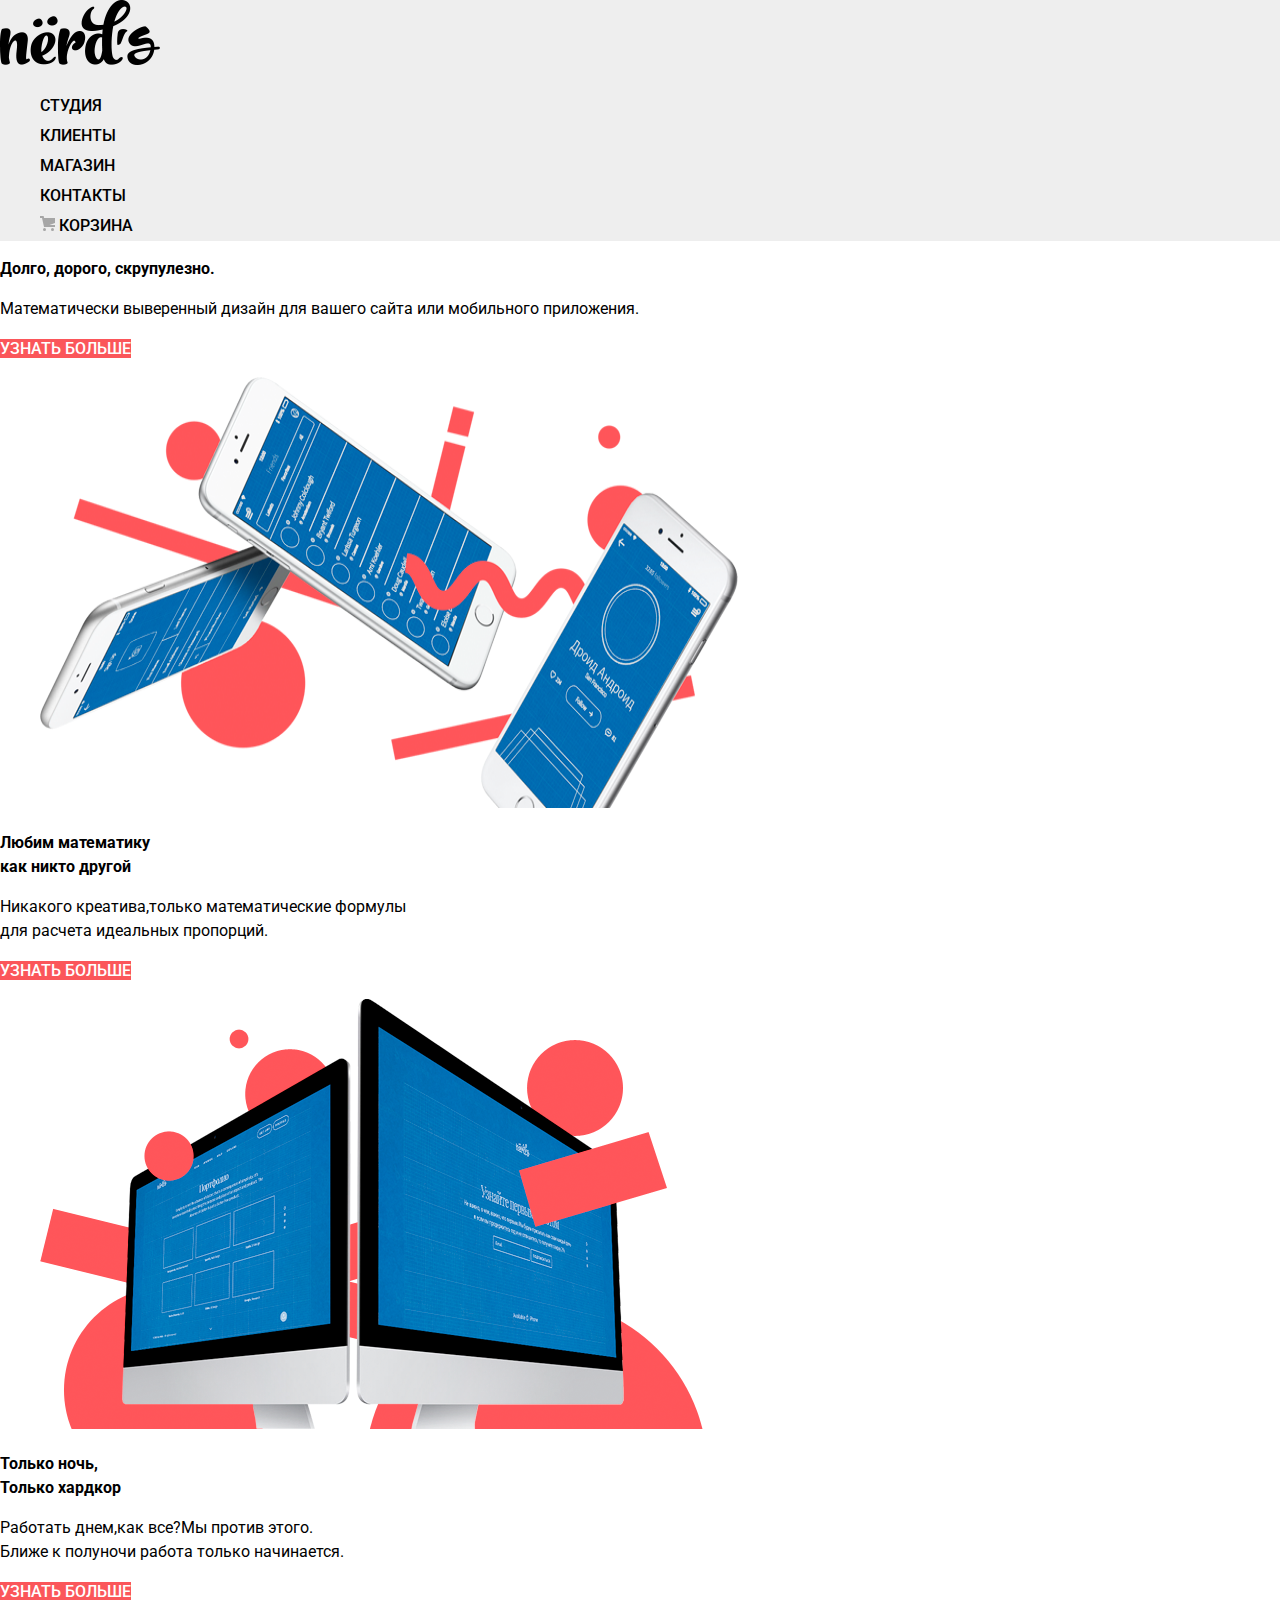
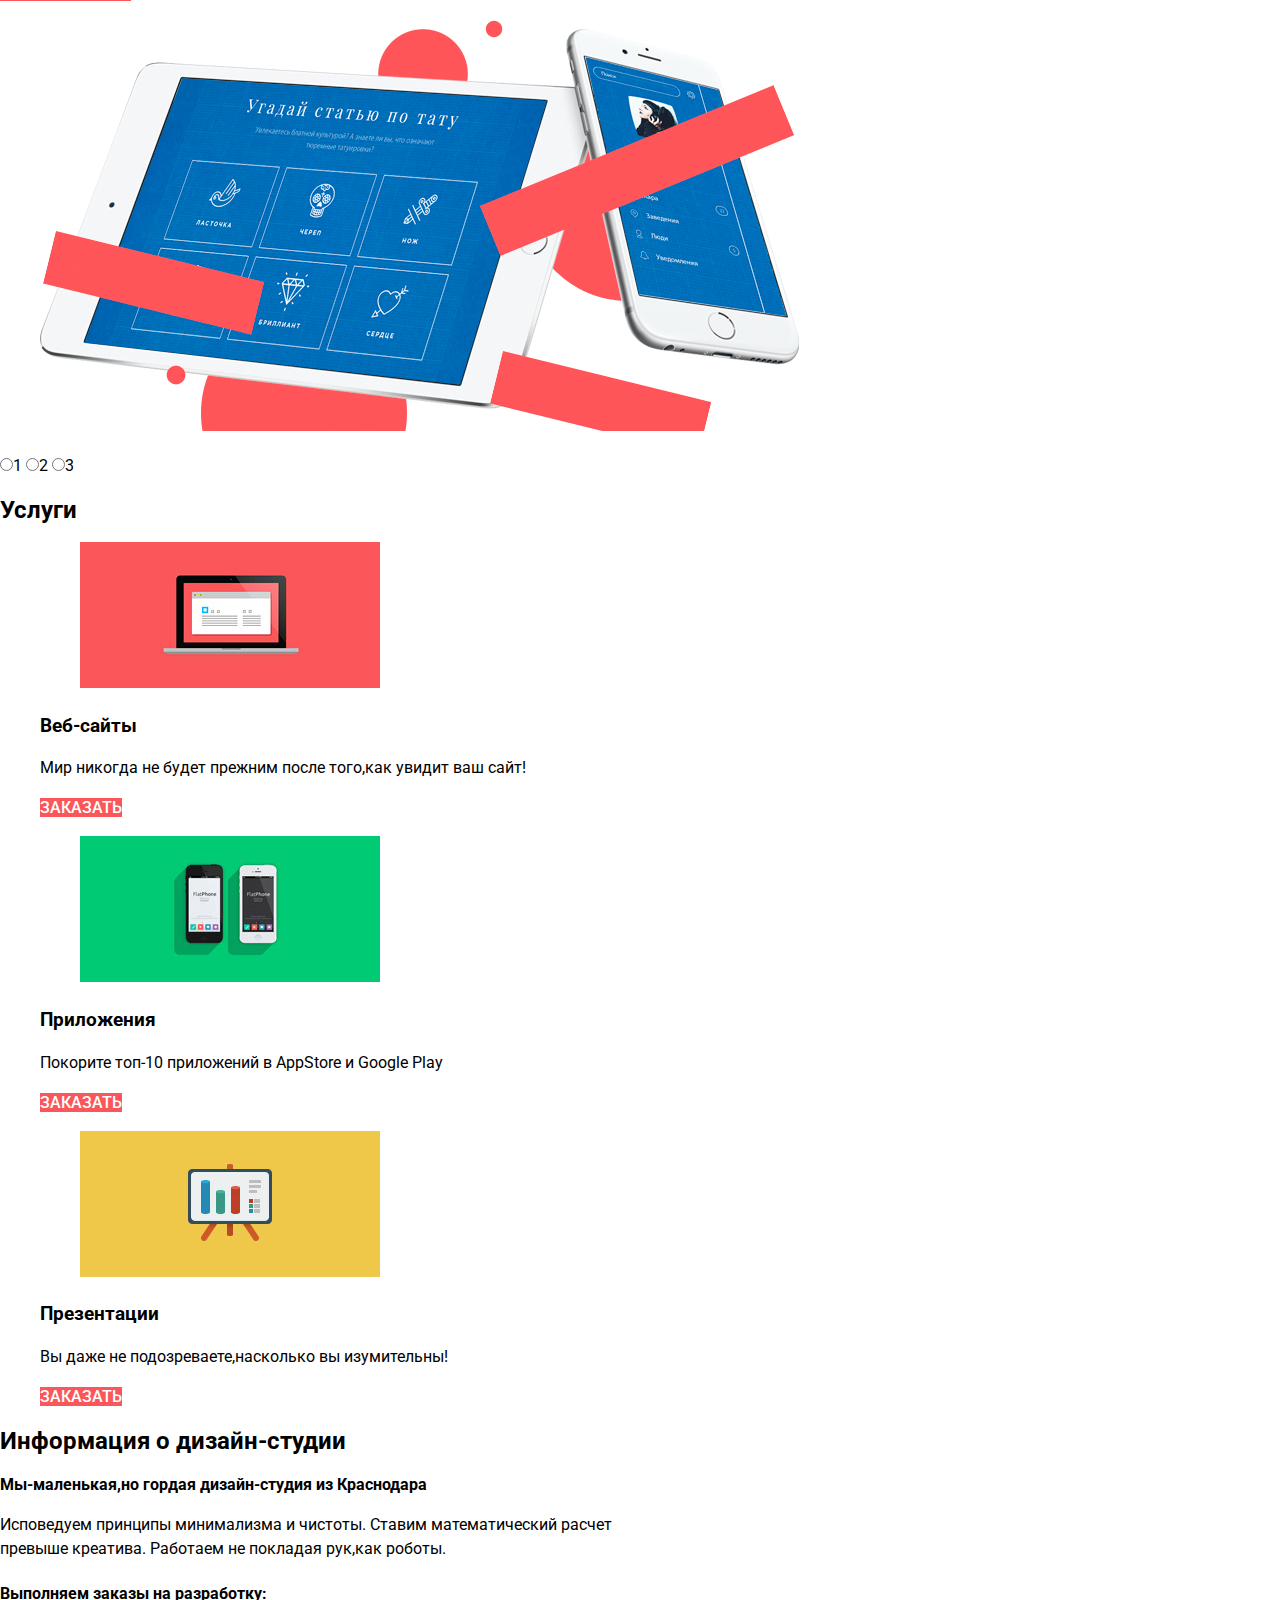
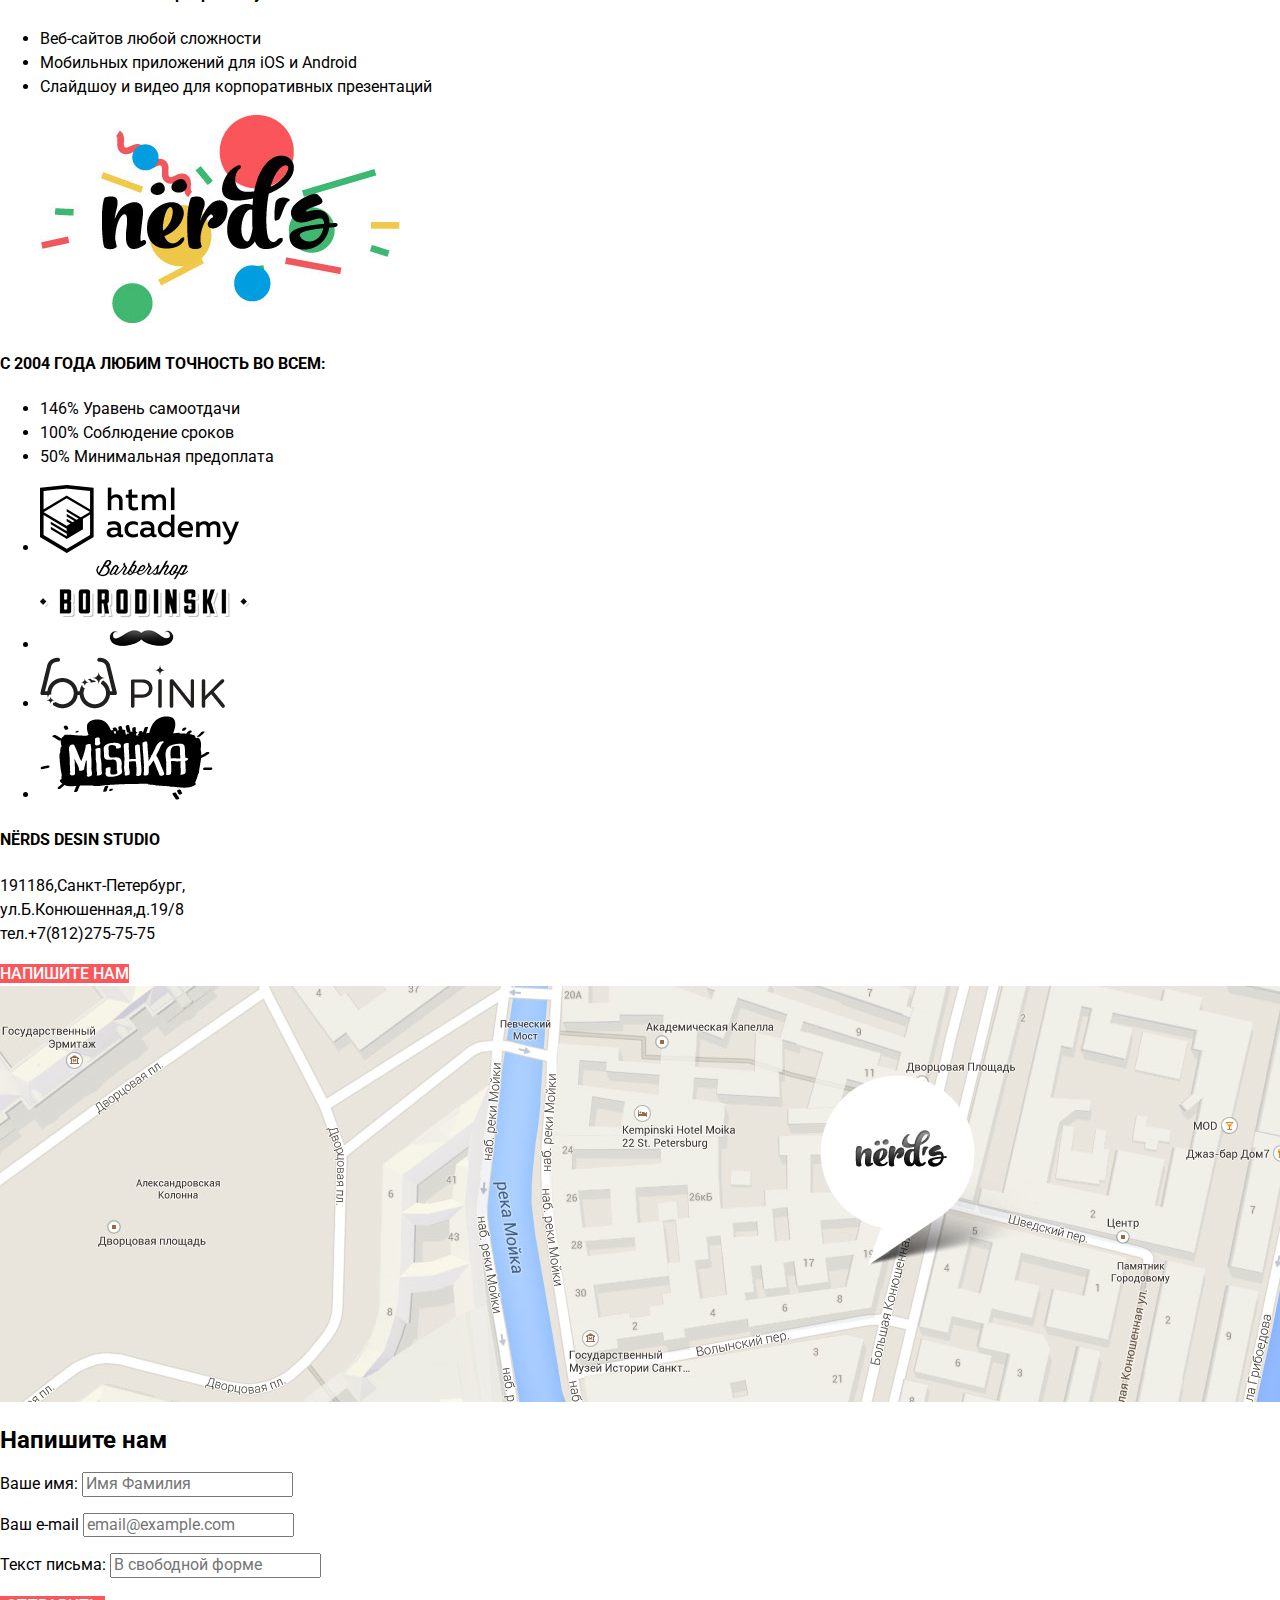
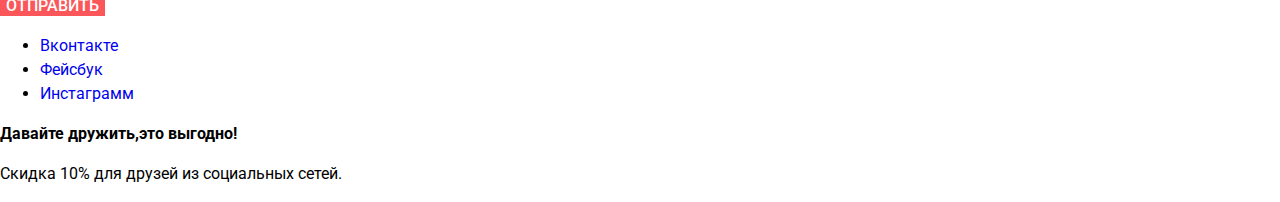
==== index.html @ 0dd1e650 "Закончила разметку,исправила размеры и начала css" ====
<!DOCTYPE html>
<html lang="ru">

<head>
  <meta charset="utf-8">
  <title>HTML Academy: Нёрдс</title>
  <link href="https://fonts.googleapis.com/css?family=Roboto:400,500,700&amp;subset=cyrillic" rel="stylesheet">
  <link rel="stylesheet" href="css/normalize.css">
  <link rel="stylesheet" href="css/style.css">
</head>

<body>
  <header class="main-header">
    <nav class="main-navigation">
      <a class="main-header-logo">
        <img src="img/nerds-logo.png" width="160" height="65" alt="Логотип дизайн-студии Нёрдс">
      </a>
      <ul class="site-navigation">
        <li><a href="studio.html">Студия</a></li>
        <li><a href="clientage.html">Клиенты</a></li>
        <li><a href="nerds-catalog.psd">Магазин</a></li>
        <li><a href="contacts.html">Контакты</a></li>
        <li><a href="cart.html"><img src="img/cart-icon.svg" alt="cart"> Корзина</a></li>
      </ul>
    </nav>
  </header>
  <section class="slide">
    <div class="slide1">
      <b>Долго, дорого, скрупулезно.</b>
      <p>Математически выверенный дизайн для вашего сайта или мобильного приложения.</p>
      <a class="button" href="inform">УЗНАТЬ БОЛЬШЕ</a>
      <figure>
        <img src="img/slide1.png" width="698" height="431" alt="Слайд1">
      </figure>
    </div>
    <div class="slide2">
      <b>Любим математику<br>
      как никто другой</b>
      <p>Никакого креатива,только математические формулы<br> для расчета идеальных пропорций.</p>
      <a class="button" href="inform">УЗНАТЬ БОЛЬШЕ</a>
      <figure>
        <img src="img/slide2.png" width="663" height="430" alt="Слайд2">
      </figure>
    </div>
    <div>
      <b>Только ночь,<br>
        Только хардкор</b>
      <p>Работать днем,как все?Мы против этого.<br> Ближе к полуночи работа только начинается.</p>
      <a class="button" href="inform">УЗНАТЬ БОЛЬШЕ</a>
      <figure>
        <img src="img/slide3.png" width="759" height="411" alt="Слайд3">
      </figure>
      <label>
        <input type="radio" name="radio">1
      </label>
      <label>
        <input type="radio" name="radio">2
      </label>
      <label>
        <input type="radio" name="radio">3
      </label>
    </div>
  </section>
  <section class="container">
    <h2 class="visually-hidden">Услуги</h2>
    <div class="services">
      <ul class="services-list">
        <li class="site">
          <figure>
            <img src="img/illustration-1.jpg" width="300" height="146" alt="картинка">
          </figure>
          <h3>Веб-сайты</h3>
          <p>Мир никогда не будет прежним после того,как увидит ваш сайт!</p>
          <a class="button" href="order">Заказать</a>
        </li>
        <li class="apps">
          <figure>
            <img src="img/illustration-2.jpg" width="300" height="146" alt="картинка" />
          </figure>
          <h3>Приложения</h3>
          <p>Покорите топ-10 приложений в AppStore и Google Play</p>
          <a class="button" href="order">Заказать</a>
        </li>
        <li class="presentations">
          <figure>
            <img src="img/illustration-3.jpg" width="300" height="146" alt="картинка">
          </figure>
          <h3>Презентации</h3>
          <p>Вы даже не подозреваете,насколько вы изумительны!</p>
          <a class="button" href="order">Заказать</a>
        </li>
      </ul>
    </div>
    <div class="info">
      <h2 class="visually-hidden">Информация о дизайн-студии</h2>
      <b>Мы-маленькая,но гордая дизайн-студия из Краснодара</b>
      <p>
        Исповедуем принципы минимализма и чистоты. Ставим математический расчет<br> превыше креатива. Работаем не покладая рук,как роботы.
      </p>
      <h4>Выполняем заказы на разработку:</h4>
      <ul class="info-list">
        <li>Веб-сайтов любой сложности</li>
        <li>Мобильных приложений для iOS и Android</li>
        <li>Слайдшоу и видео для корпоративных презентаций</li>
      </ul>
    </div>
    <div class="features">
      <figure>
        <img src="img/nerds-illustration.jpg" width="360" height="208" alt="Картинка">
      </figure>
      <h4>С 2004 ГОДА ЛЮБИМ ТОЧНОСТЬ ВО ВСЕМ:</h4>
      <ul class="features-list">
        <li>146% Уравень самоотдачи</li>
        <li>100% Соблюдение сроков</li>
        <li>50% Минимальная предоплата</li>
      </ul>
    </div>
  </section>
  <section class="partners">
    <ul class="partners-list">
      <li><a href="#"><img src="img/logo-1.png" width="199" height="68" alt="Логотип htmlacademy"></a></li>
      <li><a href="#"><img src="img/logo-2.png" width="209" height="90" alt="Логотип барбершопа Бородинский"></a></li>
      <li><a href="#"><img src="img/logo-3.png" width="185" height="52" alt="Логотип мобильного приложения PINK"></a></li>
      <li><a href="#"><img src="img/logo-4.png" width="173" height="84" alt="Логотип интернет-магазина MISHKA"></a></li>
    </ul>
  </section>
  <section class="contacts">
    <h4>NЁRDS DESIN STUDIO</h4>
    <p>191186,Санкт-Петербург,<br> ул.Б.Конюшенная,д.19/8
      <br> тел.+7(812)275-75-75
    </p>
    <a class="button" href="contacts.html">Напишите нам</a>
    <a href="map.html"><img src="img/map.jpg" width="1440" height="416" alt="Офис компании по адресу:
    ул. Большая Конюшенная 19/8, Санкт-Петербург"></a>
    <div class="contacts-modal">
      <h2>Напишите нам</h2>
      <form class="contacts-form" method="post" action="htts://htmlacademy.ru">
        <p class="contacts-item">
          <label for="contacts-name">Ваше имя:</label>
          <input id="contacts-name" type="text" name="name" placeholder="Имя Фамилия">
        </p>
        <p class="contacts-item">
          <label for="contacts-mail">Ваш e-mail</label>
          <input id="contacts-mail" type="text" placeholder="email@example.com">
        </p>
        <p class="contacts-item">
          <label for="contacts-text">Текст письма:</label>
          <input id="contacts-text" type="text" placeholder="В свободной форме">
        </p>
        <button class="button" type="submit">Отправить</button>
  </section>

  <footer class="main-footer">
    <div>
      <ul class="footer-social">
        <li><a class="social-button" href="#">Вконтакте</a></li>
        <li><a class="social-button" href="#">Фейсбук</a></li>
        <li><a class="social-button" href="#">Инстаграмм</a></li>
      </ul>
    </div>
    <div>
      <b>Давайте дружить,это выгодно!</b>
      <p>Скидка 10% для друзей из социальных сетей.</p>
    </div>
  </footer>

</body>

</html>
---- css/style.css ----
body {
  margin: 0;
  padding: 0;
  font-family: Roboto, Arial, sans-serif;
  font-size: 16px;
  line-height: 24px;
  font-weight: 400;
  color: #000000;
  background-color: #ffffff;
}

a {
  text-decoration: none;
}

.button {
  font-size: 16px;
  line-height: 18px;
  font-weight: 500;
  color: #ffffff;
  background-color: #fb565a;
  border: none;
  text-align: center;
  text-transform: uppercase;
}

.main-navigation {
  font-size: 16px;
  line-height: 30px;
  font-weight: 500;
  background-color: #eeeeee;
  color: #000000;
  text-transform: uppercase;
}

.site-navigation,
.services-list {
  list-style: none;
}

.site-navigation a {
  color: #000000;
}

.site-navigation a:hover {
  color: #fb565a;
}

.site-navigation a:focus {
  color: #a6a6a6;
}

.site-navigation a:active {
  color: #000000;
  text-decoration: underline;
}
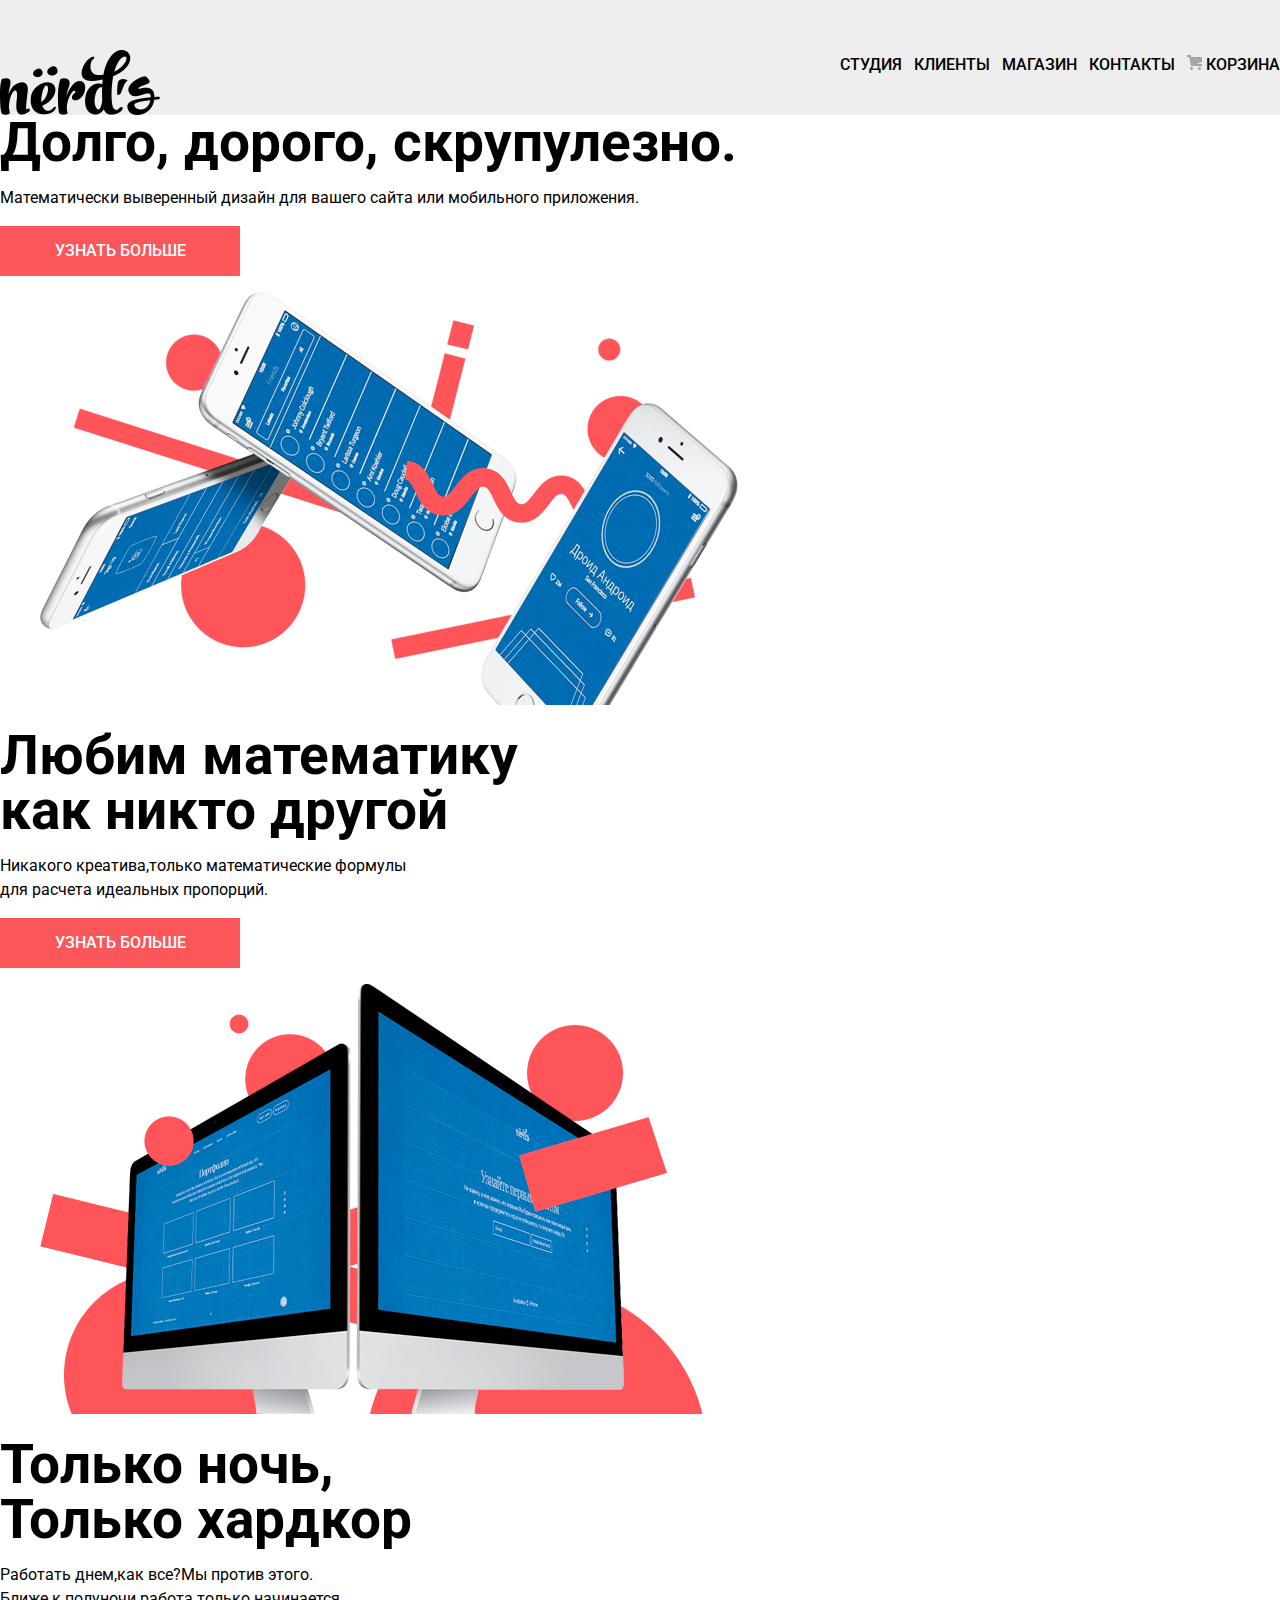
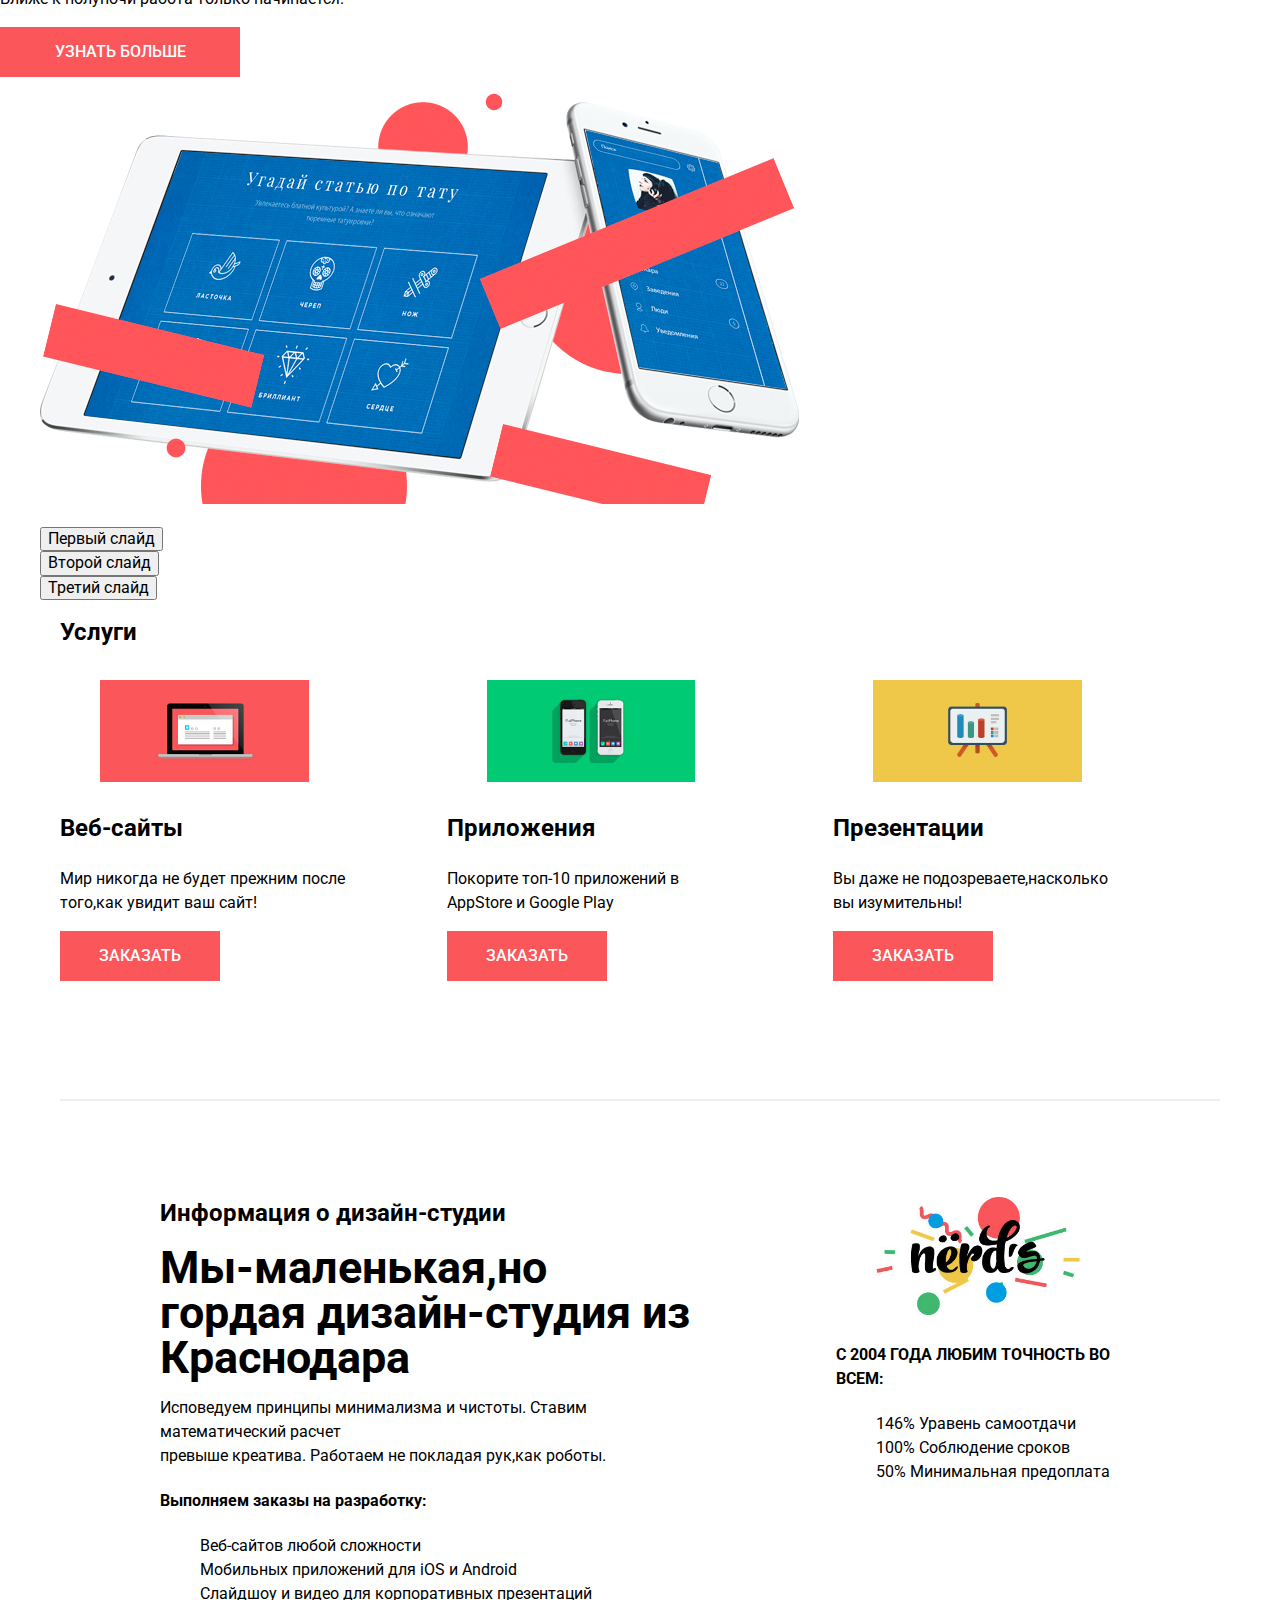
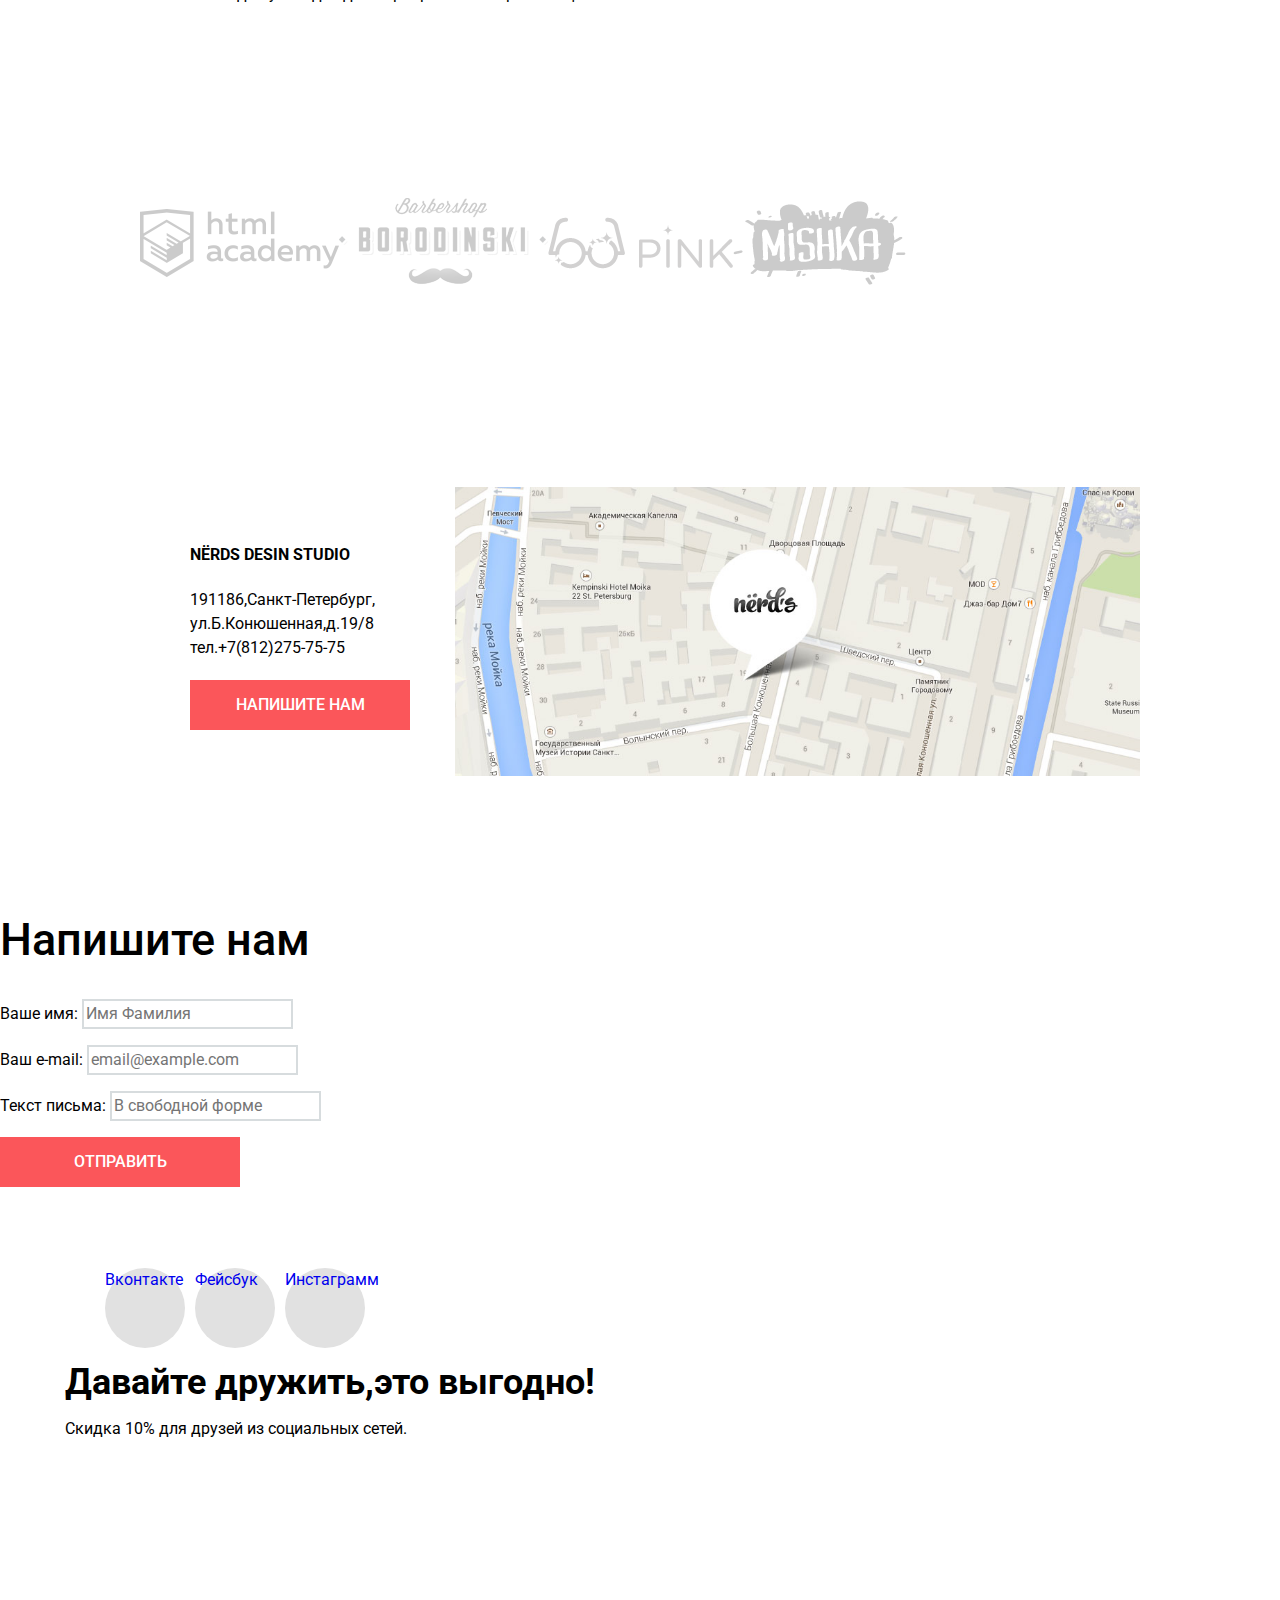
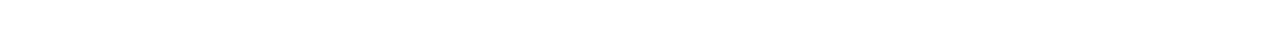
==== commit cdf69122: "Сетки" ====
--- a/index.html
+++ b/index.html
@@ -18,7 +18,7 @@
       <ul class="site-navigation">
         <li><a href="studio.html">Студия</a></li>
         <li><a href="clientage.html">Клиенты</a></li>
-        <li><a href="nerds-catalog.psd">Магазин</a></li>
+        <li><a href="nerds-catalog.html">Магазин</a></li>
         <li><a href="contacts.html">Контакты</a></li>
         <li><a href="cart.html"><img src="img/cart-icon.svg" alt="cart"> Корзина</a></li>
       </ul>
@@ -50,22 +50,30 @@
       <figure>
         <img src="img/slide3.png" width="759" height="411" alt="Слайд3">
       </figure>
-      <label>
-        <input type="radio" name="radio">1
-      </label>
-      <label>
-        <input type="radio" name="radio">2
-      </label>
-      <label>
-        <input type="radio" name="radio">3
-      </label>
+      <ul class="slides-switches">
+        <li class="slide-radio">
+          <button class="slide-btn">
+            Первый слайд
+          </button>
+        </li>
+        <li class="slide-radio">
+          <button class="slide-btn">
+            Второй слайд
+          </button>
+        </li>
+        <li class="slide-radio">
+          <button class="slide-btn">
+            Третий слайд
+          </button>
+        </li>
+      </ul>
     </div>
   </section>
   <section class="container">
     <h2 class="visually-hidden">Услуги</h2>
     <div class="services">
       <ul class="services-list">
-        <li class="site">
+        <li class="index-item">
           <figure>
             <img src="img/illustration-1.jpg" width="300" height="146" alt="картинка">
           </figure>
@@ -73,7 +81,7 @@
           <p>Мир никогда не будет прежним после того,как увидит ваш сайт!</p>
           <a class="button" href="order">Заказать</a>
         </li>
-        <li class="apps">
+        <li class="index-item">
           <figure>
             <img src="img/illustration-2.jpg" width="300" height="146" alt="картинка" />
           </figure>
@@ -81,7 +89,7 @@
           <p>Покорите топ-10 приложений в AppStore и Google Play</p>
           <a class="button" href="order">Заказать</a>
         </li>
-        <li class="presentations">
+        <li class="index-item">
           <figure>
             <img src="img/illustration-3.jpg" width="300" height="146" alt="картинка">
           </figure>
@@ -91,74 +99,85 @@
         </li>
       </ul>
     </div>
-    <div class="info">
-      <h2 class="visually-hidden">Информация о дизайн-студии</h2>
-      <b>Мы-маленькая,но гордая дизайн-студия из Краснодара</b>
-      <p>
-        Исповедуем принципы минимализма и чистоты. Ставим математический расчет<br> превыше креатива. Работаем не покладая рук,как роботы.
-      </p>
-      <h4>Выполняем заказы на разработку:</h4>
-      <ul class="info-list">
-        <li>Веб-сайтов любой сложности</li>
-        <li>Мобильных приложений для iOS и Android</li>
-        <li>Слайдшоу и видео для корпоративных презентаций</li>
-      </ul>
-    </div>
-    <div class="features">
-      <figure>
-        <img src="img/nerds-illustration.jpg" width="360" height="208" alt="Картинка">
-      </figure>
-      <h4>С 2004 ГОДА ЛЮБИМ ТОЧНОСТЬ ВО ВСЕМ:</h4>
-      <ul class="features-list">
-        <li>146% Уравень самоотдачи</li>
-        <li>100% Соблюдение сроков</li>
-        <li>50% Минимальная предоплата</li>
-      </ul>
+    <div class="index-columns">
+      <div class="info">
+        <h2 class="visually-hidden">Информация о дизайн-студии</h2>
+        <b>Мы-маленькая,но гордая дизайн-студия из Краснодара</b>
+        <p>
+          Исповедуем принципы минимализма и чистоты. Ставим математический расчет<br> превыше креатива. Работаем не покладая рук,как роботы.
+        </p>
+        <h4>Выполняем заказы на разработку:</h4>
+        <ul class="info-list">
+          <li>Веб-сайтов любой сложности</li>
+          <li>Мобильных приложений для iOS и Android</li>
+          <li>Слайдшоу и видео для корпоративных презентаций</li>
+        </ul>
+      </div>
+      <div class="features">
+        <figure>
+          <img src="img/nerds-illustration.jpg" width="360" height="208" alt="Картинка">
+        </figure>
+        <h4>С 2004 ГОДА ЛЮБИМ ТОЧНОСТЬ ВО ВСЕМ:</h4>
+        <ul class="features-list">
+          <li>146% Уравень самоотдачи</li>
+          <li>100% Соблюдение сроков</li>
+          <li>50% Минимальная предоплата</li>
+        </ul>
+      </div>
     </div>
   </section>
-  <section class="partners">
-    <ul class="partners-list">
-      <li><a href="#"><img src="img/logo-1.png" width="199" height="68" alt="Логотип htmlacademy"></a></li>
-      <li><a href="#"><img src="img/logo-2.png" width="209" height="90" alt="Логотип барбершопа Бородинский"></a></li>
-      <li><a href="#"><img src="img/logo-3.png" width="185" height="52" alt="Логотип мобильного приложения PINK"></a></li>
-      <li><a href="#"><img src="img/logo-4.png" width="173" height="84" alt="Логотип интернет-магазина MISHKA"></a></li>
-    </ul>
-  </section>
-  <section class="contacts">
-    <h4>NЁRDS DESIN STUDIO</h4>
-    <p>191186,Санкт-Петербург,<br> ул.Б.Конюшенная,д.19/8
-      <br> тел.+7(812)275-75-75
-    </p>
-    <a class="button" href="contacts.html">Напишите нам</a>
-    <a href="map.html"><img src="img/map.jpg" width="1440" height="416" alt="Офис компании по адресу:
-    ул. Большая Конюшенная 19/8, Санкт-Петербург"></a>
-    <div class="contacts-modal">
-      <h2>Напишите нам</h2>
-      <form class="contacts-form" method="post" action="htts://htmlacademy.ru">
-        <p class="contacts-item">
-          <label for="contacts-name">Ваше имя:</label>
-          <input id="contacts-name" type="text" name="name" placeholder="Имя Фамилия">
+  <div class="index-columns">
+    <section class="partners">
+      <ul class="partners-list">
+        <li><a href="#"><img src="img/logo-1.png" width="199" height="68" alt="Логотип htmlacademy"></a></li>
+        <li><a href="#"><img src="img/logo-2.png" width="209" height="90" alt="Логотип барбершопа Бородинский"></a></li>
+        <li><a href="#"><img src="img/logo-3.png" width="185" height="52" alt="Логотип мобильного приложения PINK"></a></li>
+        <li><a href="#"><img src="img/logo-4.png" width="173" height="84" alt="Логотип интернет-магазина MISHKA"></a></li>
+      </ul>
+    </section>
+  </div>
+  <div class="index-columns">
+    <section class="contacts">
+      <div class="adress">
+        <h4>NЁRDS DESIN STUDIO</h4>
+        <p>191186,Санкт-Петербург,<br> ул.Б.Конюшенная,д.19/8
+          <br> тел.+7(812)275-75-75
         </p>
-        <p class="contacts-item">
-          <label for="contacts-mail">Ваш e-mail</label>
-          <input id="contacts-mail" type="text" placeholder="email@example.com">
-        </p>
-        <p class="contacts-item">
-          <label for="contacts-text">Текст письма:</label>
-          <input id="contacts-text" type="text" placeholder="В свободной форме">
-        </p>
-        <button class="button" type="submit">Отправить</button>
-  </section>
-
+        <a class="button" href="contacts.html">Напишите нам</a>
+      </div>
+      <figure>
+        <img src="img/map.jpg" width="1440" height="416" alt="Офис компании по адресу:
+                  ул. Большая Конюшенная 19/8, Санкт-Петербург">
+      </figure>
+  </div>
+  <div class="contacts-modal">
+    <h2>Напишите нам</h2>
+    <form class="contacts-form" method="post" action="htts://htmlacademy.ru">
+      <p class="contacts-item">
+        <label for="contacts-name">Ваше имя:</label>
+        <input id="contacts-name" type="text" name="name" placeholder="Имя Фамилия">
+      </p>
+      <p class="contacts-item">
+        <label for="contacts-mail">Ваш e-mail:</label>
+        <input id="contacts-mail" type="text" placeholder="email@example.com">
+      </p>
+      <p class="contacts-item">
+        <label for="contacts-text">Текст письма:</label>
+        <input id="contacts-text" type="text" placeholder="В свободной форме">
+      </p>
+      <button class="button" type="submit">Отправить</button>
+      </section>
+  </div>
+  </div>
   <footer class="main-footer">
-    <div>
+    <div class="footer-container">
       <ul class="footer-social">
         <li><a class="social-button" href="#">Вконтакте</a></li>
         <li><a class="social-button" href="#">Фейсбук</a></li>
         <li><a class="social-button" href="#">Инстаграмм</a></li>
       </ul>
     </div>
-    <div>
+    <div class="discount">
       <b>Давайте дружить,это выгодно!</b>
       <p>Скидка 10% для друзей из социальных сетей.</p>
     </div>
--- a/css/style.css
+++ b/css/style.css
@@ -1,56 +1,481 @@
 body {
   margin: 0;
   padding: 0;
+  color: #000000;
+  background-color: #ffffff;
   font-family: Roboto, Arial, sans-serif;
   font-size: 16px;
+  font-weight: 400;
   line-height: 24px;
-  font-weight: 400;
-  color: #000000;
-  background-color: #ffffff;
 }
 
 a {
   text-decoration: none;
 }
 
+img  {
+  max-width: 100%;
+  height: auto;
+}
+
 .button {
+  display: block;
+  width: 240px;
+  padding: 16px 0;
+  vertical-align: middle;
+  text-align: center;
+  text-transform: uppercase;
+  color: #ffffff;
+  border: none;
+  background-color: #fb565a;
+  font-size: 16px;
+  font-weight: 500;
+  line-height: 18px;
+}
+
+.button:hover,
+.button:focus {
+  background-color: #e74246;
+}
+
+.button:active {
+  background-color: #d7373b;
+  color: rgba(255, 255, 255, 0.3);
+}
+.apps .button {
+  background-color: #00ca74;
+}
+.apps .button:hover {
+  background-color: #00bc6c;
+}
+
+.apps .button:active {
+  background-color: #00aa62;
+}
+
+.presentations .button {
+  background-color: #efc84a;
+}
+
+.presentations .button:hover {
+  background-color: #eab534;
+}
+
+.presentations .button:active {
+  background-color: #e5a722;
+}
+
+.container {
+  width: 1160px;
+  margin: 0 auto;
+  padding: 0 20px;
+}
+.main-header {
+  background: #eeeeee;
+  padding: 50px 0 0;
+}
+.main-navigation {
+  display: flex;
+  justify-content: space-between;
+  align-items: flex-start;
+  line-height: 10px;
+}
+
+.site-navigation {
+  display: flex;
+  justify-content: space-between;
+  margin: 0;
+  width: 440px;
+  padding: 0;
+  line-height: 30px;
+  text-transform: uppercase;
+  color: #000000;
+  background-color: #eeeeee;
+  font-size: 16px;
+  font-weight: 500;
+}
+
+.main-header-logo img:hover{
+  opacity: 0.8;
+}
+
+.main-header-logo img:active {
+  opacity: 0.3;
+}
+
+.site-navigation,
+.slides-switches {
+  list-style: none;
+}
+
+.site-navigation a {
+  display: block;
+  color: #000000;
+}
+
+.site-navigation a:hover {
+  color: #fb565a;
+}
+
+.site-navigation a:focus {
+color: rgba(0, 0, 0, 0.3);
+}
+
+.slide b {
+  font-size: 55px;
+  line-height: 55px;
+}
+
+.services-list {
+  display: flex;
+  justify-content: space-between;
+  list-style: none;
+  margin: 0;
+  padding: 0;
+  border-bottom: 2px solid #eeeeee;
+}
+
+.index-item {
+  width: 300px;
+  height: 350px;
+  margin-right: 98px;
+  margin-bottom: 85px;
+}
+
+.index-item:nth-child(1) {
+  margin-left: 0px;
+}
+
+.services .button {
+  width: 160px;
+}
+
+.index-columns {
+  display: flex;
+  justify-content: space-between;
+  padding: 80px 100px;
+  margin: 0;
+}
+.info {
+  width: 680px;
+  margin-left: 0;
+  margin-right: 140px;
+}
+
+.features {
+  width: 360px;
+}
+
+.info b {
+  font-size: 45px;
+  line-height: 45px;
+}
+
+.services-list h3 {
+  font-size: 24px;
+  line-height: 30px;
+}
+
+.info-list,
+.features-list {
+  list-style: none;
+}
+
+.partners img {
+  opacity: 0.2;
+}
+
+.partners img:hover {
+  opacity: 1;
+}
+
+.partners img:active {
+  opacity: 0.1;
+}
+
+.partners-list {
+  display: flex;
+  justify-content: space-between;
+  align-items: center;
+  list-style: none;
+}
+
+.contacts {
+  width: 1440px;
+  margin: 0 auto;
+}
+
+.adress {
+  padding: 50px 50px 47px;
+  box-sizing: border-box;
+  width: 315px;
+  height: 310px;
+  background-color: #ffffff;
+  position: absolute;
+  left: 140px;
+}
+
+.contacts .button {
+  width: 220px;
+  margin: 20px 0 0;
+}
+
+.contacts-modal {
+  color: #000000;
+  background-color: #ffffff;
+  background-repeat: repeat;
+  background-position: 0 0;
+}
+
+.contacts-modal h2 {
+  font-size: 45px;
+  line-height: 45px;
+  font-weight: 500;
+}
+
+.contacts-form input[type="text"] {
+  color: #000000;
+  border: 2px solid #d7dcde;
+  background-color: #ffffff;
+  font: inherit;
+}
+
+.contacts-form input:focus {
+  border-color: #000000;
+}
+
+.contacts-form input:invalid {
+  border-color: #e74246;
+}
+
+.footer-container {
+  display: flex;
+  justify-content: flex-start;
+  align-items: center;
+}
+
+.main-footer {
+  padding: 65px;
+}
+
+.footer-social {
+  display: flex;
+  justify-content: space-between;
+  width: 260px;
+}
+
+.footer-social li {
+  list-style: none;
+}
+
+.main-footer b {
+  font-size: 36px;
+  line-height: 36px;
+}
+
+.social-button {
+  display: block;
+  width: 80px;
+  height: 80px;
+  background: #e1e1e1;
+  border-radius: 50%;
+}
+
+ .discount {
+  width: 560px;
+  margin: 0 0 140px;
+ }
+
+ .discount b {
+   margin: 0 0 10px;
+   font-size: 36px;
+   line-height: 36px;
+   font-weight: 700;
+ }
+
+/*каталог*/
+
+.catalog-columns {
+  display: flex;
+  justify-content: space-between;
+}
+
+.filters {
+  width: 260px;
+}
+
+.catalog {
+  width: 760px;
+  min-height: 1915px;
+}
+
+.catalog-list {
+  display: flex;
+  flex-wrap: wrap;
+  padding: 0;
+  margin: 0;
+  list-style: none;
+}
+
+.catalog-item {
+  width: 360px;
+  margin-bottom: 35px;
+  margin-right: 40px;
+}
+
+.catalog-item:nth-child(2n) {
+  margin-right: 0;
+}
+
+.catalog-page h1 {
+  min-height: 240px;
+  margin: 0px;
+  padding-top: 85px;
+  font-size: 55px;
+  line-height: 55px;
+  font-weight: 500;
+  text-align: center;
+  background-color: #eeeeee;
+}
+
+.sorting li {
+  list-style: none;
+  color: #cccccc;
+}
+
+.sorting li:hover {
+  color: #666666;
+}
+
+.sorting li:active {
+  color: #000000;
+}
+
+summary {
+  color: #ededed;
+}
+
+summary:hover {
+  color: #a6a6a6;
+}
+
+summary:active {
+  color: #231f20;
+}
+
+.filters fieldset {
+  border: none;
+}
+
+.filters legend {
+  font-size: 18px;
+  font-weight: bold;
+  line-height: 30px;
+}
+
+.filters ul {
+  list-style: none;
+  line-height: 20px;
+}
+
+.filter-option input {
+  opacity: 0.4;
+}
+
+.filter-option input:hover+label {
+  color: #4d4d4d;
+}
+
+.filter-option input:disabled+label {
+  opacity: 0.1;
+}
+
+.filters button {
+  color: #000000;
+  background-color: #eeeeee;
+}
+
+.filters button:hover {
+  color: #000000;
+  background-color: #dfdfdf;
+}
+
+.filters button:focus {
+  color: #959595;
+  border-top: 3px solid #bfbfbf;
+  background-color: #d5d5d5;
+}
+
+
+.catalog-item-price b {
+  font-size: 18px;
+  font-weight: bold;
+  line-height: 30px;
+}
+
+.pagination-list {
+  display: flex;
+  align-items: baseline;
+  margin-bottom: 60px;
+  padding: 0;
+  list-style: none;
+}
+
+.paginator-item a {
+  display: block;
+  box-sizing: border-box;
+  width: 50px;
+  height: 50px;
+  padding: 17px 0;
+  margin-right: 10px;
+  text-transform: uppercase;
   font-size: 16px;
   line-height: 18px;
   font-weight: 500;
-  color: #ffffff;
-  background-color: #fb565a;
-  border: none;
+  color: #000000;
+  background-color: #eeeeee;
+  border-radius: 5px;
   text-align: center;
-  text-transform: uppercase;
-}
-
-.main-navigation {
-  font-size: 16px;
-  line-height: 30px;
-  font-weight: 500;
-  background-color: #eeeeee;
-  color: #000000;
-  text-transform: uppercase;
-}
-
-.site-navigation,
-.services-list {
-  list-style: none;
-}
-
-.site-navigation a {
-  color: #000000;
-}
-
-.site-navigation a:hover {
-  color: #fb565a;
-}
-
-.site-navigation a:focus {
-  color: #a6a6a6;
-}
-
-.site-navigation a:active {
-  color: #000000;
-  text-decoration: underline;
-}
+}
+
+.paginator-item:last-child a {
+  width: 260px;
+}
+
+.paginator-item-current  {
+  margin-right: 10px;
+  padding: 14px;
+  background-color: #ffffff;
+  border: 3px solid #dbdbdb;
+  border-radius: 3px;
+}
+
+.paginator-item-current:hover,
+.paginator-item a:hover {
+  color: #000000;
+  background-color: #dfdfdf;
+}
+
+.paginator-item-current:focus {
+  color: #959595;
+  border-top: #959595;
+  background-color: #d5d5d5;
+}
+
+.paginator-item-current:active {
+  color: #000000;
+  border: 2px solid #dbdbdb;
+  background-color: #ffffff;
+}
+
+.paginator-item a:focus {
+  color: #959595;
+  border-top: #959595;
+  background-color: #d5d5d5;
+}
+
+.paginator-item a:active {
+  color: #000000;
+  border: 2px solid #dbdbdb;
+  background-color: #ffffff;
+}
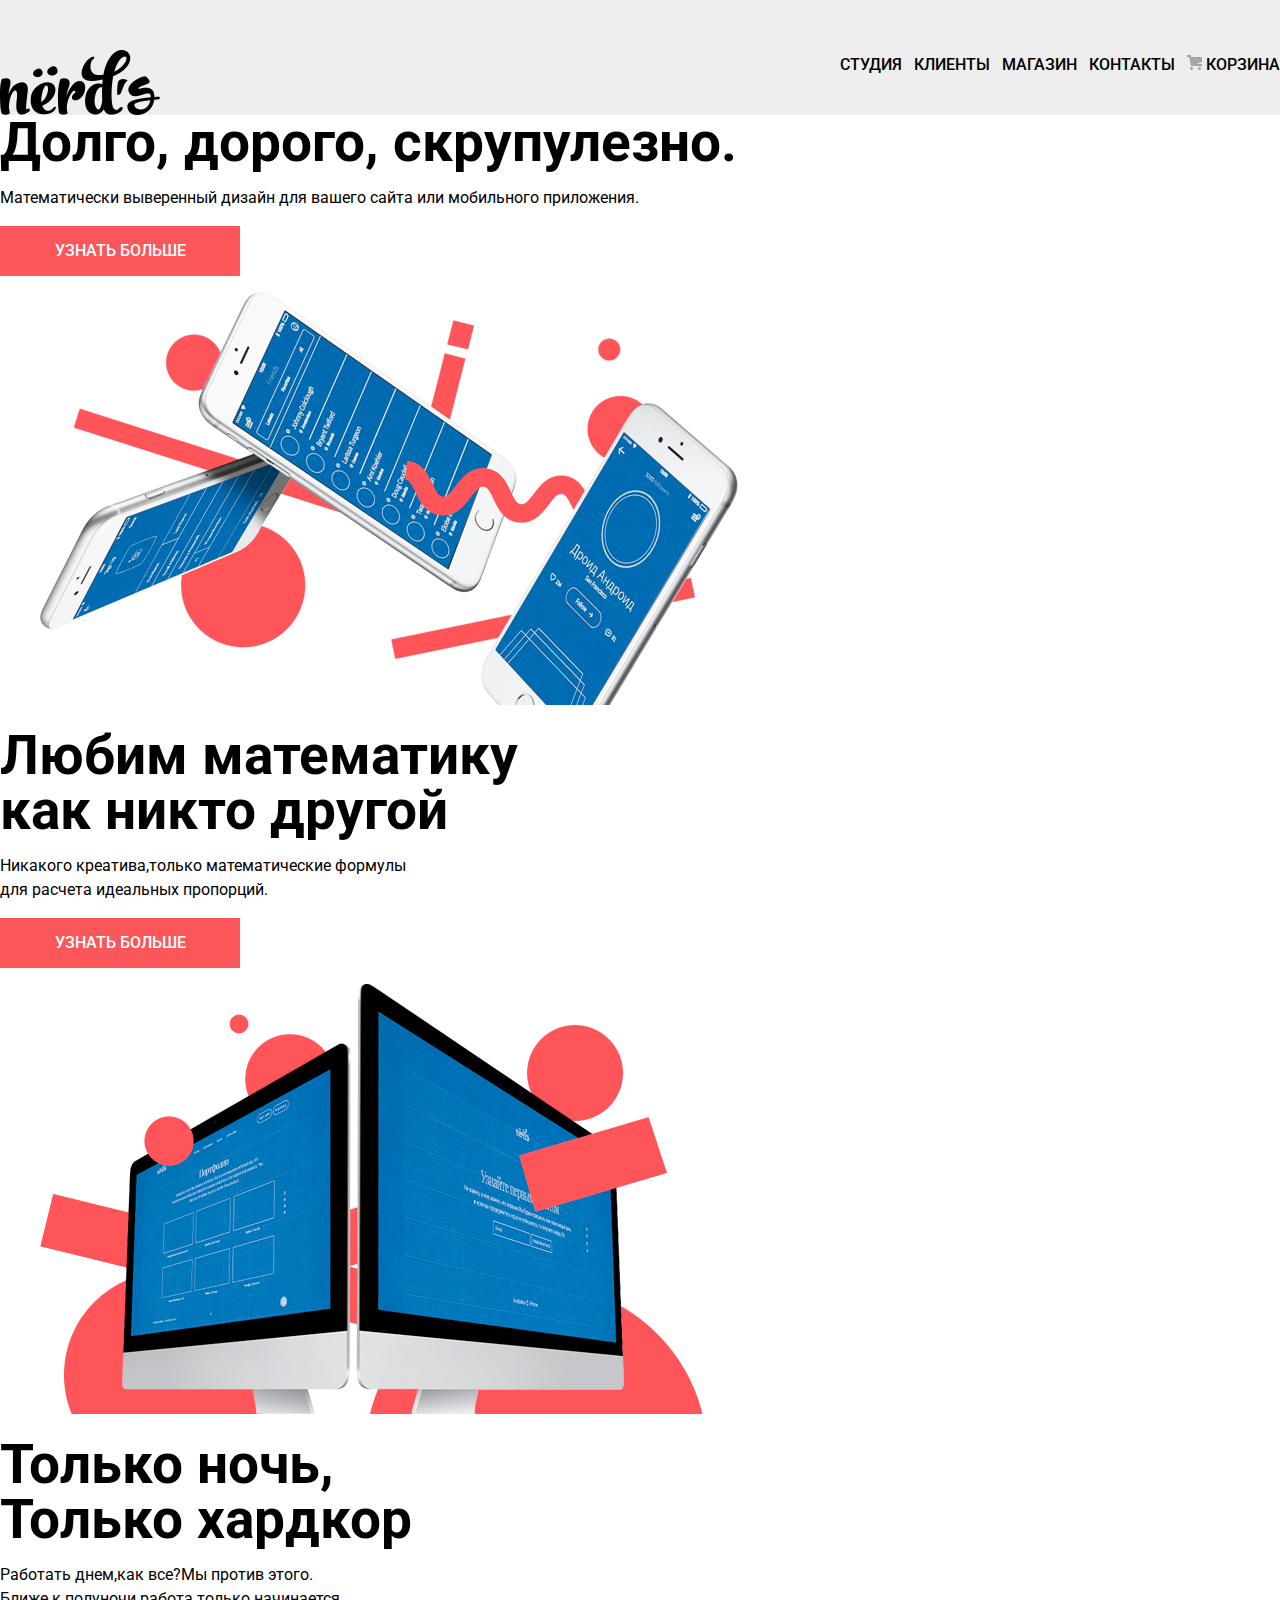
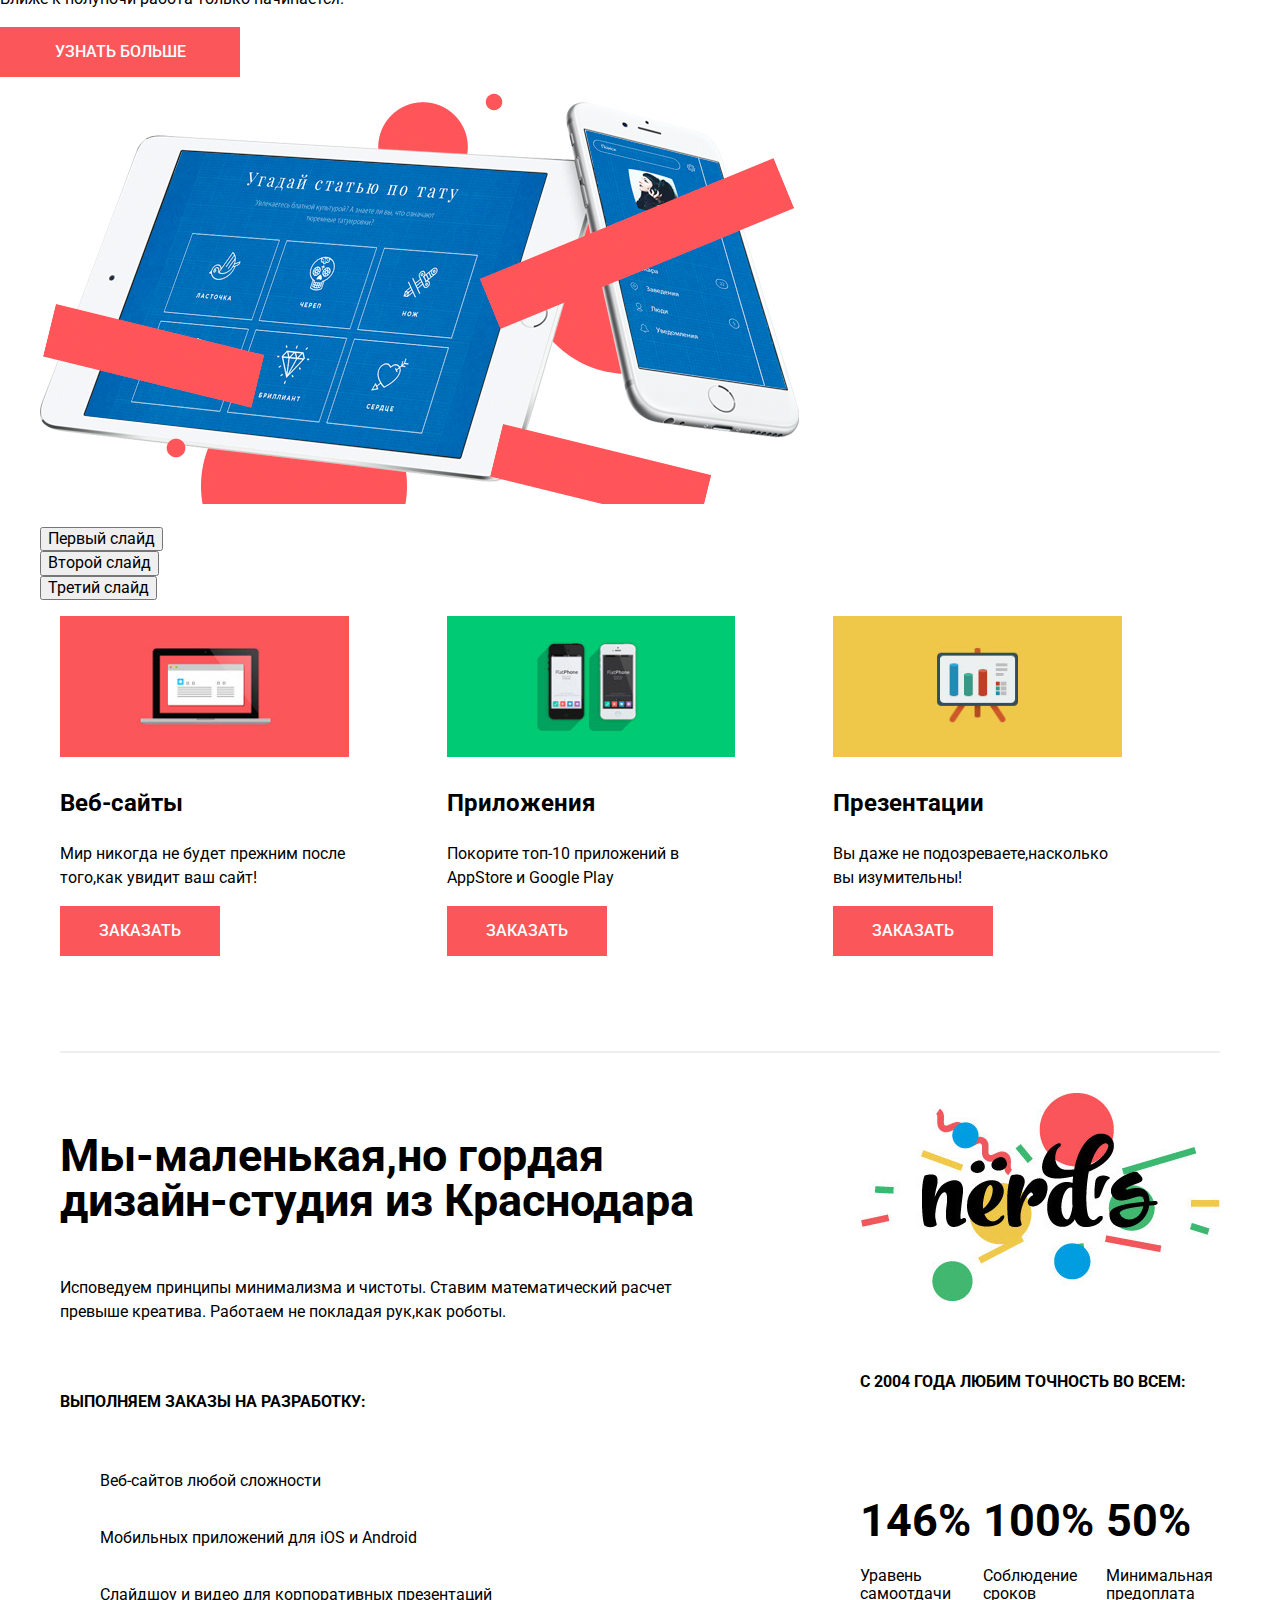
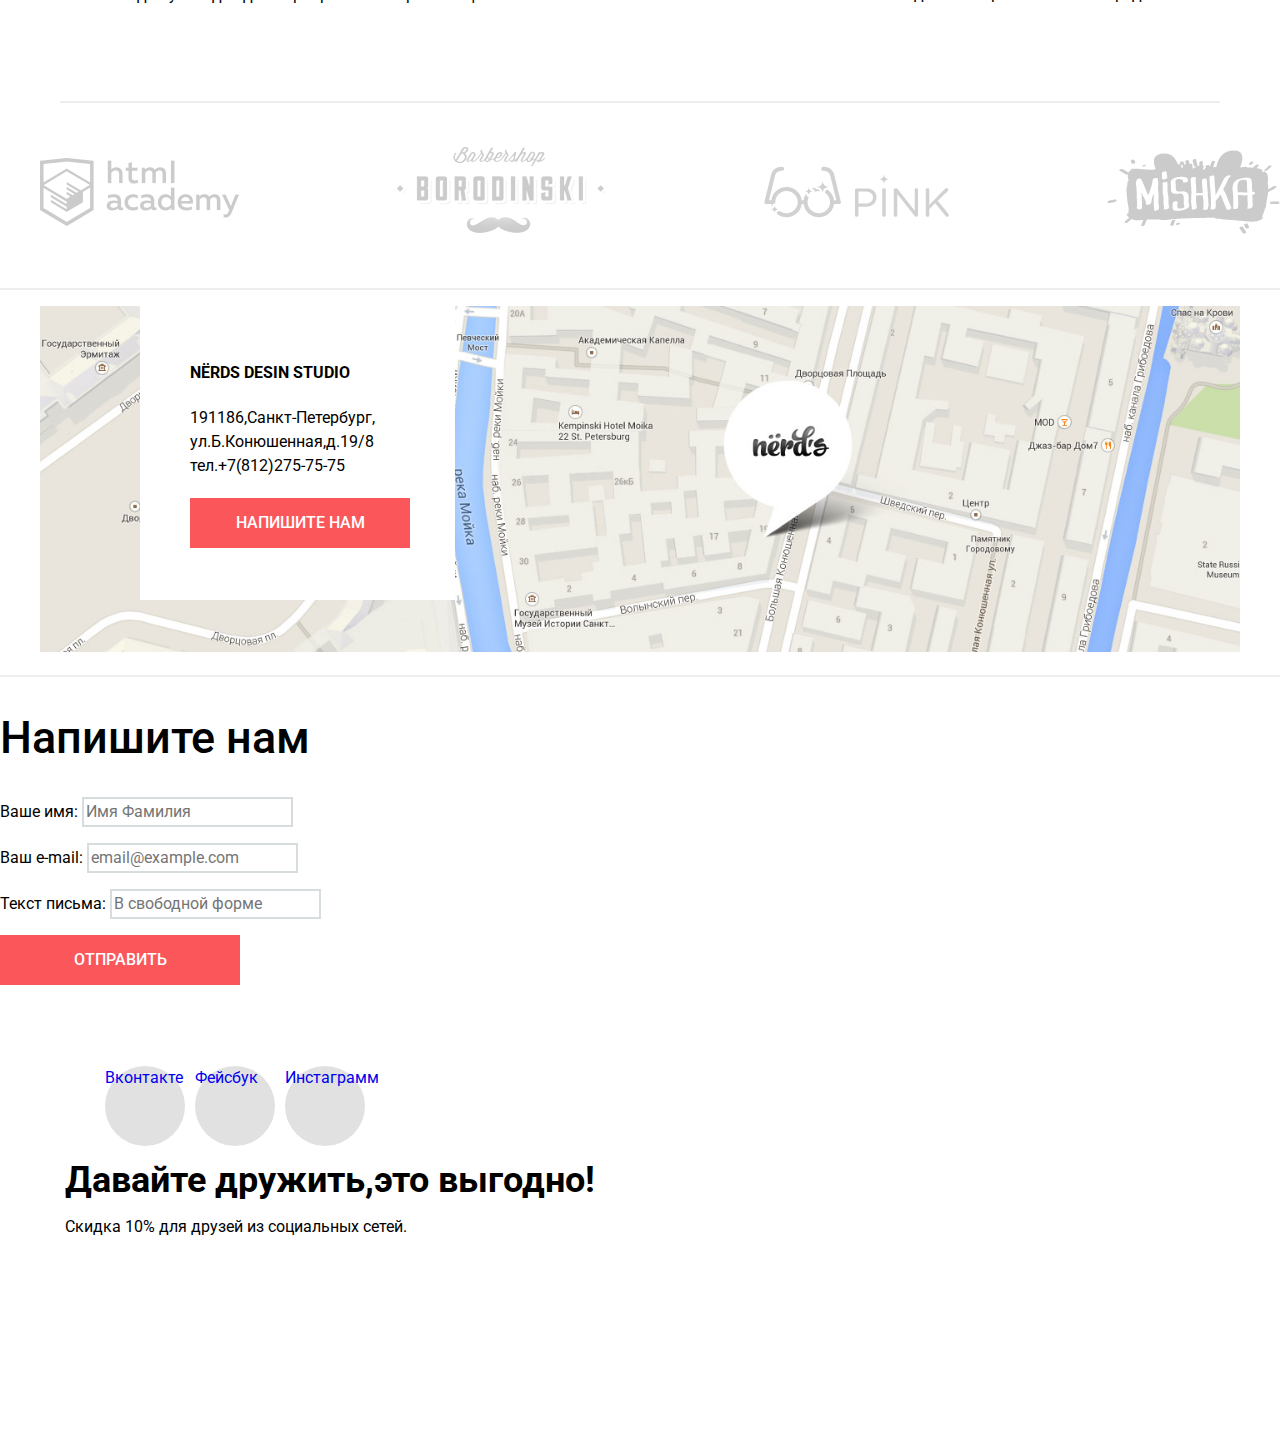
==== commit bce24608: "сетки" ====
--- a/index.html
+++ b/index.html
@@ -102,11 +102,11 @@
     <div class="index-columns">
       <div class="info">
         <h2 class="visually-hidden">Информация о дизайн-студии</h2>
-        <b>Мы-маленькая,но гордая дизайн-студия из Краснодара</b>
+        <b>Мы-маленькая,но гордая<br> дизайн-студия из Краснодара</b>
         <p>
           Исповедуем принципы минимализма и чистоты. Ставим математический расчет<br> превыше креатива. Работаем не покладая рук,как роботы.
         </p>
-        <h4>Выполняем заказы на разработку:</h4>
+        <h4>ВЫПОЛНЯЕМ ЗАКАЗЫ НА РАЗРАБОТКУ:</h4>
         <ul class="info-list">
           <li>Веб-сайтов любой сложности</li>
           <li>Мобильных приложений для iOS и Android</li>
@@ -119,23 +119,30 @@
         </figure>
         <h4>С 2004 ГОДА ЛЮБИМ ТОЧНОСТЬ ВО ВСЕМ:</h4>
         <ul class="features-list">
-          <li>146% Уравень самоотдачи</li>
-          <li>100% Соблюдение сроков</li>
-          <li>50% Минимальная предоплата</li>
+          <li class="feature-item">
+            <h3>146%</h3>
+            <p>Уравень самоотдачи</p>
+          </li>
+          <li class="feature-item">
+            <h3>100%</h3>
+            <p>Соблюдение сроков</p>
+          </li>
+          <li class="feature-item">
+            <h3>50%</h3>
+            <p>Минимальная предоплата</p>
+          </li>
         </ul>
       </div>
     </div>
   </section>
-  <div class="index-columns">
     <section class="partners">
       <ul class="partners-list">
-        <li><a href="#"><img src="img/logo-1.png" width="199" height="68" alt="Логотип htmlacademy"></a></li>
-        <li><a href="#"><img src="img/logo-2.png" width="209" height="90" alt="Логотип барбершопа Бородинский"></a></li>
-        <li><a href="#"><img src="img/logo-3.png" width="185" height="52" alt="Логотип мобильного приложения PINK"></a></li>
-        <li><a href="#"><img src="img/logo-4.png" width="173" height="84" alt="Логотип интернет-магазина MISHKA"></a></li>
+        <li class="partners-item"><a href="#"><img src="img/logo-1.png" width="199" height="68" alt="Логотип htmlacademy"></a></li>
+        <li class="partners-item"><a href="#"><img src="img/logo-2.png" width="209" height="90" alt="Логотип барбершопа Бородинский"></a></li>
+        <li class="partners-item"><a href="#"><img src="img/logo-3.png" width="185" height="52" alt="Логотип мобильного приложения PINK"></a></li>
+        <li class="partners-item"><a href="#"><img src="img/logo-4.png" width="173" height="84" alt="Логотип интернет-магазина MISHKA"></a></li>
       </ul>
     </section>
-  </div>
   <div class="index-columns">
     <section class="contacts">
       <div class="adress">
--- a/css/style.css
+++ b/css/style.css
@@ -16,6 +16,19 @@
 img  {
   max-width: 100%;
   height: auto;
+}
+
+.visually-hidden:not(:focus):not(:active) {
+  position: absolute;
+  width: 1px;
+  height: 1px;
+  margin: -1px;
+  border: 0;
+  padding: 0;
+  white-space: nowrap;
+  clip-path: inset(100%);
+  clip: rect(0 0 0 0);
+  overflow: hidden;
 }
 
 .button {
@@ -42,28 +55,6 @@
   background-color: #d7373b;
   color: rgba(255, 255, 255, 0.3);
 }
-.apps .button {
-  background-color: #00ca74;
-}
-.apps .button:hover {
-  background-color: #00bc6c;
-}
-
-.apps .button:active {
-  background-color: #00aa62;
-}
-
-.presentations .button {
-  background-color: #efc84a;
-}
-
-.presentations .button:hover {
-  background-color: #eab534;
-}
-
-.presentations .button:active {
-  background-color: #e5a722;
-}
 
 .container {
   width: 1160px;
@@ -83,6 +74,7 @@
 
 .site-navigation {
   display: flex;
+  flex-wrap: wrap;
   justify-content: space-between;
   margin: 0;
   width: 440px;
@@ -111,6 +103,8 @@
 .site-navigation a {
   display: block;
   color: #000000;
+  padding: 35 50px;
+  vertical-align: middle;
 }
 
 .site-navigation a:hover {
@@ -142,6 +136,10 @@
   margin-bottom: 85px;
 }
 
+.index-item figure {
+  margin: 0;
+}
+
 .index-item:nth-child(1) {
   margin-left: 0px;
 }
@@ -153,22 +151,39 @@
 .index-columns {
   display: flex;
   justify-content: space-between;
-  padding: 80px 100px;
-  margin: 0;
+  margin: 0;
+  border-bottom: 2px solid #eeeeee;
+
 }
 .info {
-  width: 680px;
-  margin-left: 0;
-  margin-right: 140px;
+  width: 670px;
+  margin: 0;
+  padding-top: 80px;
+  padding-bottom: 78px;
 }
 
 .features {
   width: 360px;
+  margin-left: 135px;
 }
 
 .info b {
+  margin: 0;
+  margin-bottom: 37px;
   font-size: 45px;
   line-height: 45px;
+}
+.info h4 {
+  padding: 0;
+}
+
+.info p {
+  padding-top: 37px;
+  padding-bottom: 45px;
+}
+
+.info-list li {
+  padding-top: 33px;
 }
 
 .services-list h3 {
@@ -176,9 +191,51 @@
   line-height: 30px;
 }
 
-.info-list,
+.info-list {
+  list-style: none;
+}
+
+.features figure {
+  margin: 0;
+}
+
+.features img {
+  width: 360px;
+  height: 208px;
+  padding-top: 40px;
+}
+
+.features h4 {
+  padding-top: 41px;
+  padding-bottom: 50px;
+}
+
 .features-list {
-  list-style: none;
+  margin: 0;
+  padding: 0;
+  display: flex;
+  justify-content: space-between;
+  list-style: none;
+}
+
+.feature-item {
+  min-width: 100px;
+  text-align: left;
+  padding-top: 50px;
+  padding-right: 23px;
+  padding-bottom: 78px;
+}
+
+.feature-item p {
+  font-size: 16px;
+  line-height: 18px;
+  padding-top: 25px;
+}
+
+.feature-item h3{
+  margin: 0;
+  font-size: 45px;
+  line-height: 10px;
 }
 
 .partners img {
@@ -197,8 +254,13 @@
   display: flex;
   justify-content: space-between;
   align-items: center;
-  list-style: none;
-}
+  flex-wrap: wrap;
+  list-style: none;
+  min-height: 185px;
+  border-bottom: 2px solid #eeeeee;
+  margin: 0;
+}
+
 
 .contacts {
   width: 1440px;
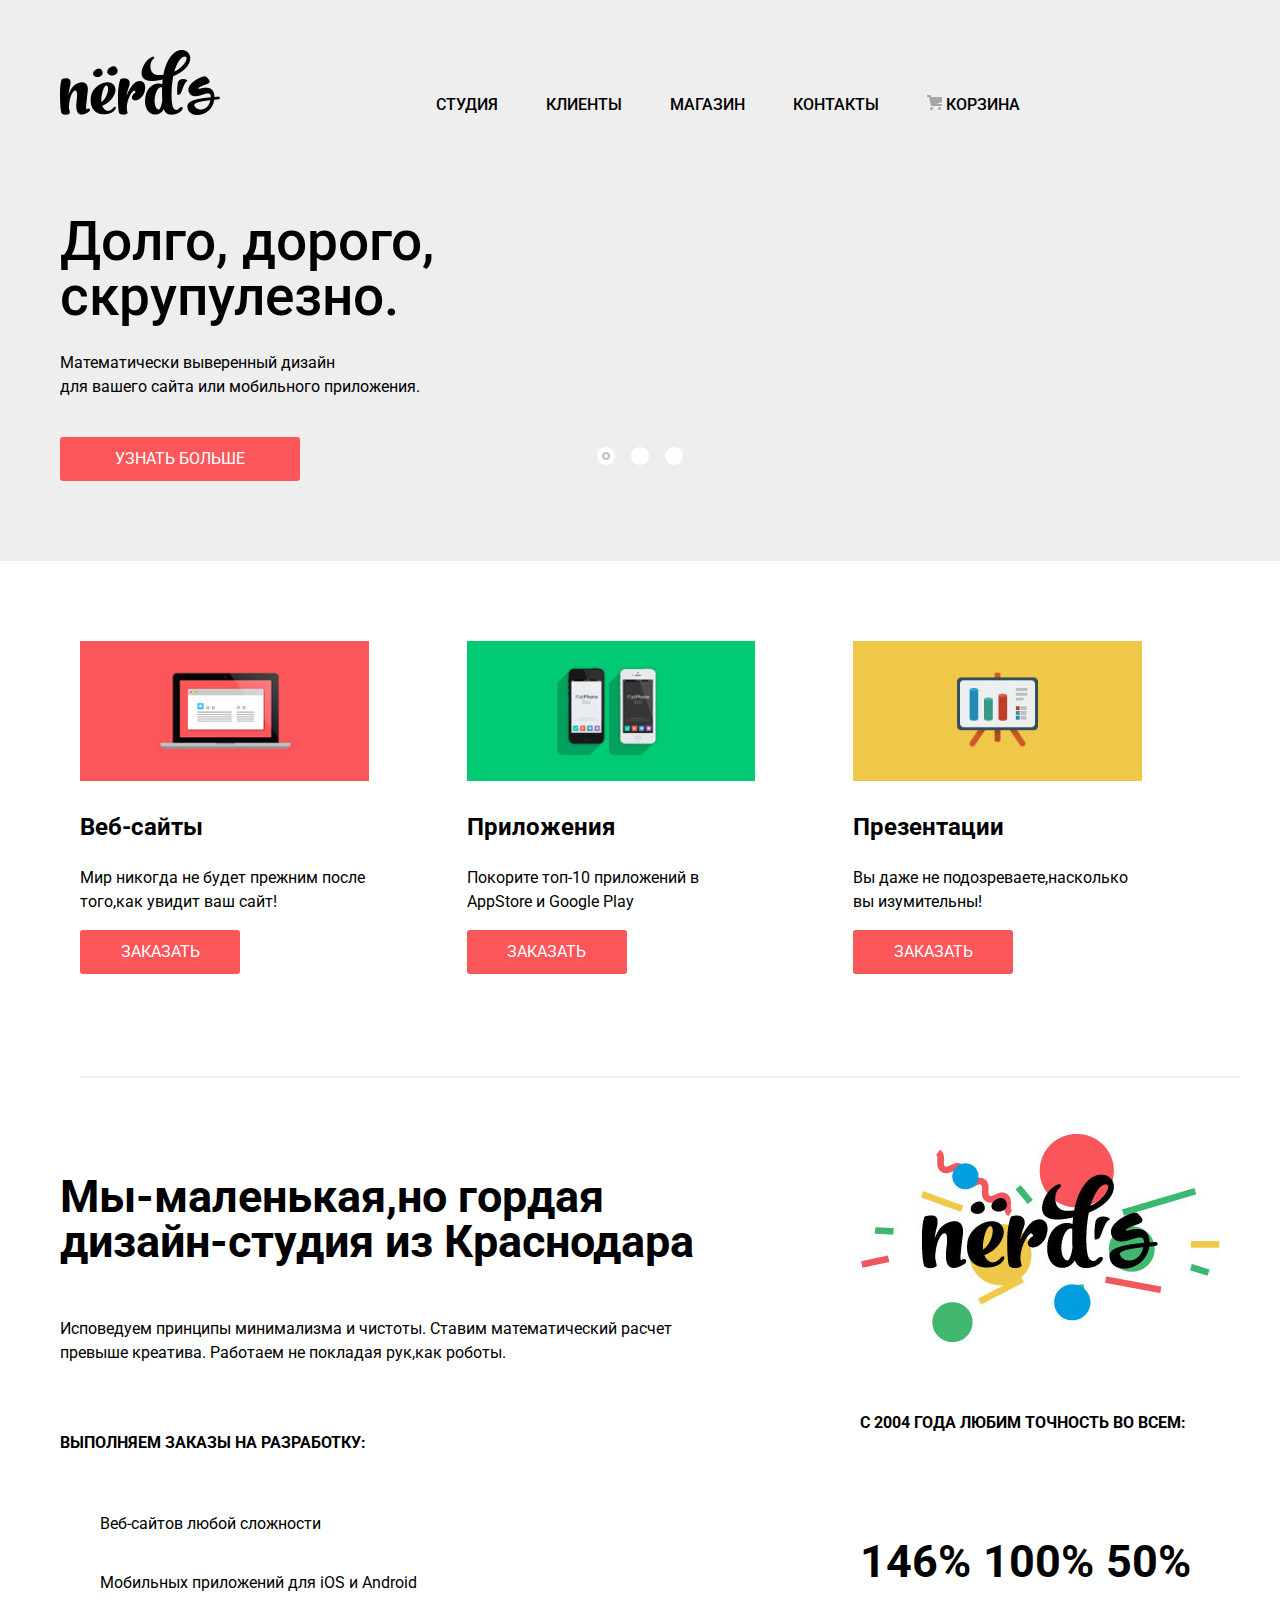
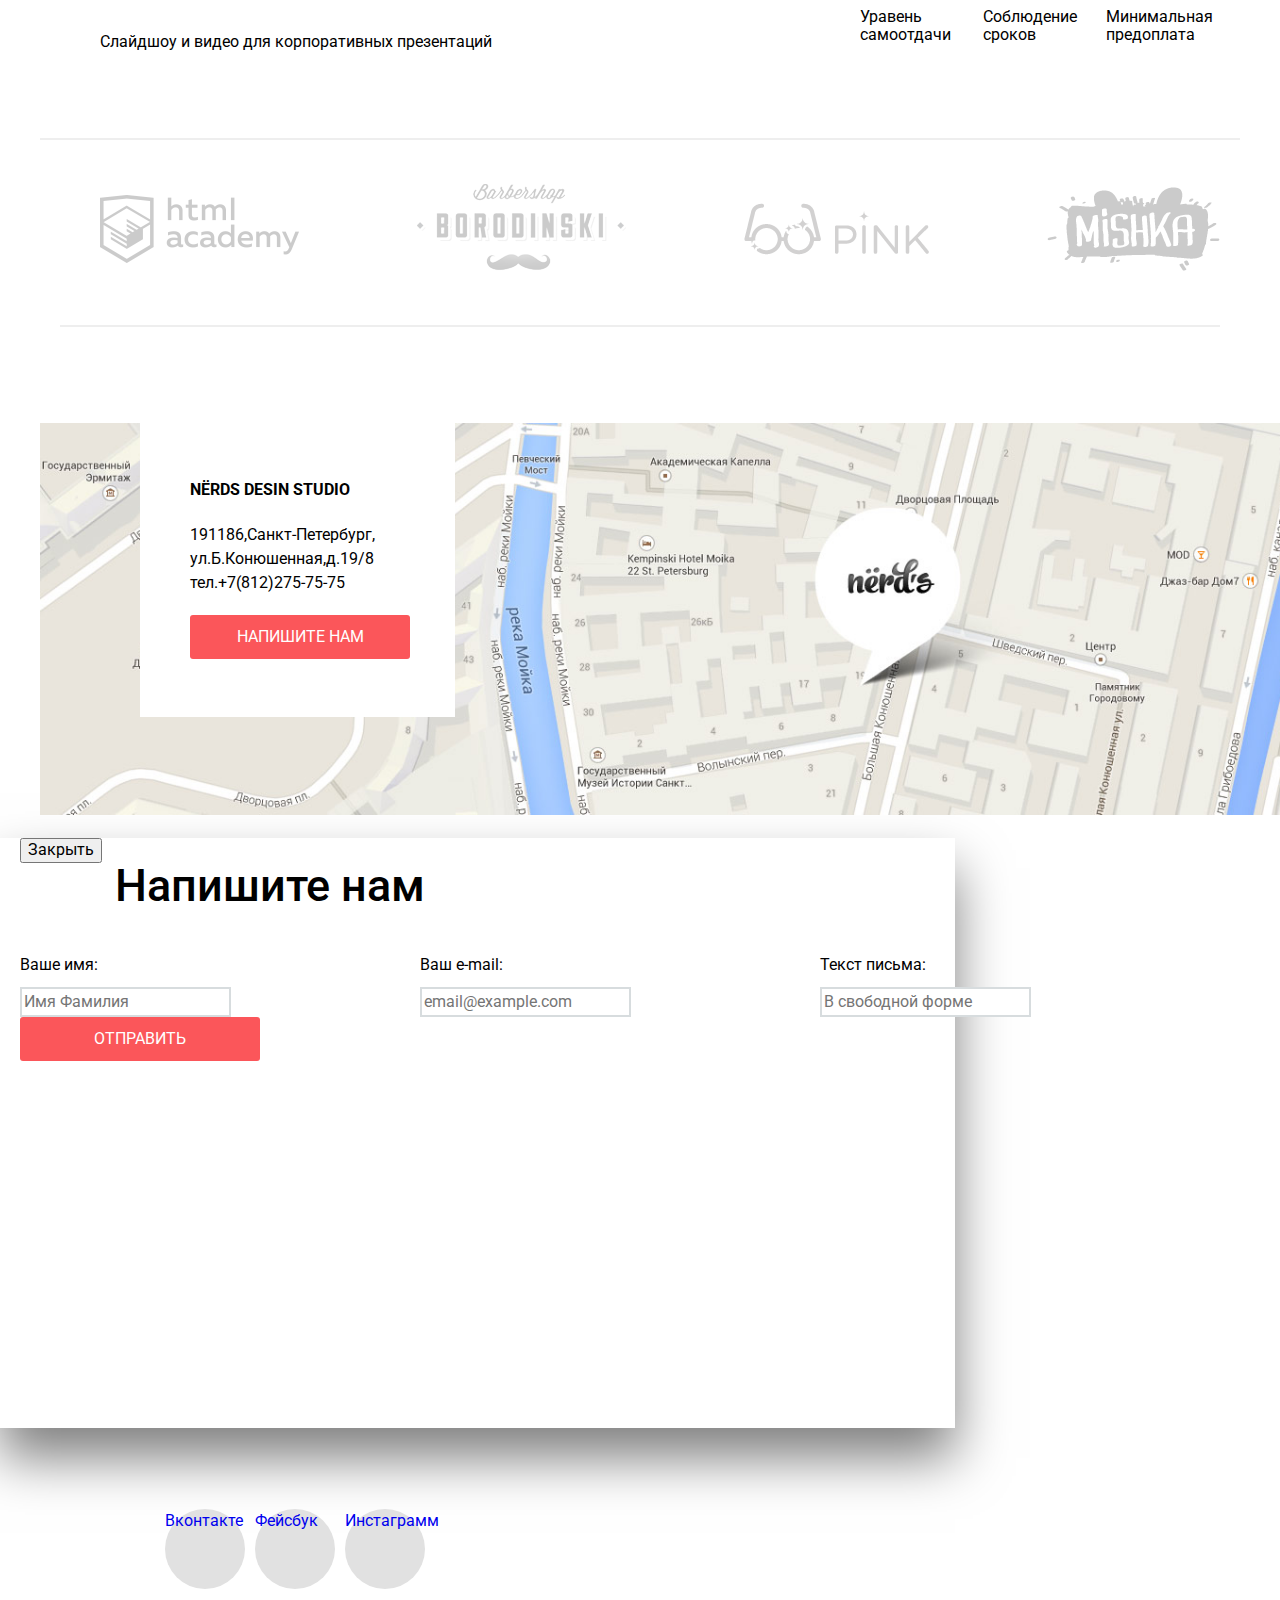
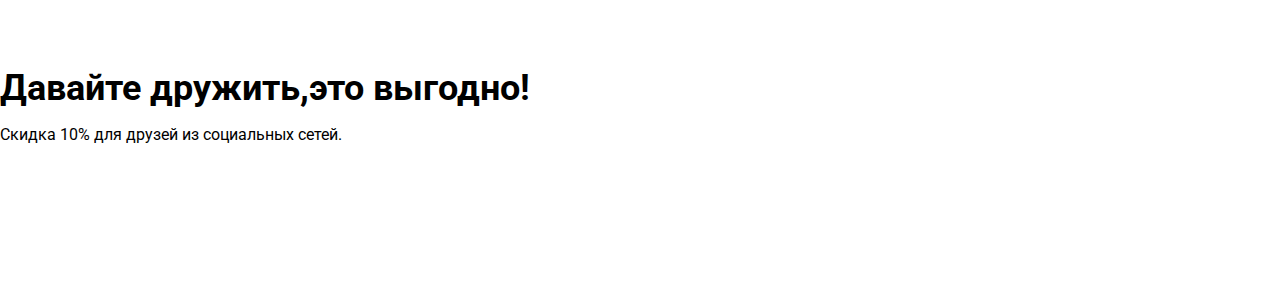
==== commit 225d49f4: "очередная сетка" ====
--- a/index.html
+++ b/index.html
@@ -11,95 +11,88 @@
 
 <body>
   <header class="main-header">
-    <nav class="main-navigation">
-      <a class="main-header-logo">
-        <img src="img/nerds-logo.png" width="160" height="65" alt="Логотип дизайн-студии Нёрдс">
-      </a>
-      <ul class="site-navigation">
-        <li><a href="studio.html">Студия</a></li>
-        <li><a href="clientage.html">Клиенты</a></li>
-        <li><a href="nerds-catalog.html">Магазин</a></li>
-        <li><a href="contacts.html">Контакты</a></li>
-        <li><a href="cart.html"><img src="img/cart-icon.svg" alt="cart"> Корзина</a></li>
-      </ul>
-    </nav>
+    <div class="container">
+      <nav class="main-navigation">
+        <a class="main-header-logo">
+          <img src="img/nerds-logo.png" width="160" height="65" alt="Логотип дизайн-студии Нёрдс">
+        </a>
+        <ul class="site-navigation">
+          <li><a href="studio.html">Студия</a></li>
+          <li><a href="clientage.html">Клиенты</a></li>
+          <li><a href="nerds-catalog.html">Магазин</a></li>
+          <li><a href="contacts.html">Контакты</a></li>
+          <li><a href="cart.html"><img src="img/cart-icon.svg" alt="cart"> Корзина</a></li>
+        </ul>
+      </nav>
+    </div>
   </header>
-  <section class="slide">
-    <div class="slide1">
-      <b>Долго, дорого, скрупулезно.</b>
-      <p>Математически выверенный дизайн для вашего сайта или мобильного приложения.</p>
-      <a class="button" href="inform">УЗНАТЬ БОЛЬШЕ</a>
-      <figure>
-        <img src="img/slide1.png" width="698" height="431" alt="Слайд1">
-      </figure>
-    </div>
-    <div class="slide2">
-      <b>Любим математику<br>
-      как никто другой</b>
-      <p>Никакого креатива,только математические формулы<br> для расчета идеальных пропорций.</p>
-      <a class="button" href="inform">УЗНАТЬ БОЛЬШЕ</a>
-      <figure>
-        <img src="img/slide2.png" width="663" height="430" alt="Слайд2">
-      </figure>
-    </div>
-    <div>
-      <b>Только ночь,<br>
-        Только хардкор</b>
-      <p>Работать днем,как все?Мы против этого.<br> Ближе к полуночи работа только начинается.</p>
-      <a class="button" href="inform">УЗНАТЬ БОЛЬШЕ</a>
-      <figure>
-        <img src="img/slide3.png" width="759" height="411" alt="Слайд3">
-      </figure>
-      <ul class="slides-switches">
-        <li class="slide-radio">
-          <button class="slide-btn">
-            Первый слайд
-          </button>
+  <div class="slider">
+    <div class="container">
+      <h2 class="visually-hidden">Преимущества</h2>
+      <input class="visually-hidden" type="radio" id="product-1" name="toggle" checked>
+      <input class="visually-hidden" type="radio" id="product-2" name="toggle">
+      <input class="visually-hidden" type="radio" id="product-3" name="toggle">
+      <div class="slider-controls">
+        <label class="slider-controls-item slider-controls-item--1" for="product-1">Первый</label>
+        <label class="slider-controls-item slider-controls-item--2" for="product-2">Второй</label>
+        <label class="slider-controls-item slider-controls-item--3" for="product-3">Третий</label>
+      </div>
+      <ul class="slider-list">
+        <li class="slider-item">
+          <h3>Долго, дорого, скрупулезно.</h3>
+          <p>Математически выверенный дизайн<br> для вашего сайта или мобильного приложения.</p>
+          <a class="slider-item-button button" href="#">УЗНАТЬ БОЛЬШЕ</a>
         </li>
-        <li class="slide-radio">
-          <button class="slide-btn">
-            Второй слайд
-          </button>
+        <li class="slider-item">
+          <h3>Любим математику как никто другой</h3>
+          <p>Никакого креатива,только математические формулы для расчета идеальных пропорций.</p>
+          <a class="slider-item-button button" href="#">УЗНАТЬ БОЛЬШЕ</a>
         </li>
-        <li class="slide-radio">
-          <button class="slide-btn">
-            Третий слайд
-          </button>
+        <li class="slider-item">
+          <h3>Только ночь,<br>
+              только хардкор</h3>
+          <p>Работать днем,как все? Мы против этого.<br> Ближе к полуночи работа только начинается.</p>
+          <a class="slider-item-button button" href="#">УЗНАТЬ БОЛЬШЕ</a>
         </li>
       </ul>
     </div>
-  </section>
-  <section class="container">
-    <h2 class="visually-hidden">Услуги</h2>
-    <div class="services">
-      <ul class="services-list">
-        <li class="index-item">
-          <figure>
-            <img src="img/illustration-1.jpg" width="300" height="146" alt="картинка">
-          </figure>
-          <h3>Веб-сайты</h3>
-          <p>Мир никогда не будет прежним после того,как увидит ваш сайт!</p>
-          <a class="button" href="order">Заказать</a>
-        </li>
-        <li class="index-item">
-          <figure>
-            <img src="img/illustration-2.jpg" width="300" height="146" alt="картинка" />
-          </figure>
-          <h3>Приложения</h3>
-          <p>Покорите топ-10 приложений в AppStore и Google Play</p>
-          <a class="button" href="order">Заказать</a>
-        </li>
-        <li class="index-item">
-          <figure>
-            <img src="img/illustration-3.jpg" width="300" height="146" alt="картинка">
-          </figure>
-          <h3>Презентации</h3>
-          <p>Вы даже не подозреваете,насколько вы изумительны!</p>
-          <a class="button" href="order">Заказать</a>
-        </li>
-      </ul>
+  </div>
+  <div class="services">
+    <div class="container">
+      <section class="container">
+        <h2 class="visually-hidden">Услуги</h2>
+        <div class="services">
+          <ul class="services-list">
+            <li class="index-item">
+              <figure>
+                <img src="img/illustration-1.jpg" width="300" height="146" alt="картинка">
+              </figure>
+              <h3>Веб-сайты</h3>
+              <p>Мир никогда не будет прежним после того,как увидит ваш сайт!</p>
+              <a class="button" href="order">Заказать</a>
+            </li>
+            <li class="index-item">
+              <figure>
+                <img src="img/illustration-2.jpg" width="300" height="146" alt="картинка">
+              </figure>
+              <h3>Приложения</h3>
+              <p>Покорите топ-10 приложений в AppStore и Google Play</p>
+              <a class="button" href="order">Заказать</a>
+            </li>
+            <li class="index-item">
+              <figure>
+                <img src="img/illustration-3.jpg" width="300" height="146" alt="картинка">
+              </figure>
+              <h3>Презентации</h3>
+              <p>Вы даже не подозреваете,насколько вы изумительны!</p>
+              <a class="button" href="order">Заказать</a>
+            </li>
+          </ul>
+        </div>
     </div>
-    <div class="index-columns">
+  </div>
+  <div class="index-columns">
+    <div class="container">
       <div class="info">
         <h2 class="visually-hidden">Информация о дизайн-студии</h2>
         <b>Мы-маленькая,но гордая<br> дизайн-студия из Краснодара</b>
@@ -133,16 +126,21 @@
           </li>
         </ul>
       </div>
+      </section>
     </div>
-  </section>
-    <section class="partners">
-      <ul class="partners-list">
-        <li class="partners-item"><a href="#"><img src="img/logo-1.png" width="199" height="68" alt="Логотип htmlacademy"></a></li>
-        <li class="partners-item"><a href="#"><img src="img/logo-2.png" width="209" height="90" alt="Логотип барбершопа Бородинский"></a></li>
-        <li class="partners-item"><a href="#"><img src="img/logo-3.png" width="185" height="52" alt="Логотип мобильного приложения PINK"></a></li>
-        <li class="partners-item"><a href="#"><img src="img/logo-4.png" width="173" height="84" alt="Логотип интернет-магазина MISHKA"></a></li>
-      </ul>
-    </section>
+  </div>
+  <div class="partners">
+    <div class="container">
+      <section class="partners">
+        <ul class="partners-list">
+          <li class="partners-item"><a href="#"><img src="img/logo-1.png" width="199" height="68" alt="Логотип htmlacademy"></a></li>
+          <li class="partners-item"><a href="#"><img src="img/logo-2.png" width="209" height="90" alt="Логотип барбершопа Бородинский"></a></li>
+          <li class="partners-item"><a href="#"><img src="img/logo-3.png" width="185" height="52" alt="Логотип мобильного приложения PINK"></a></li>
+          <li class="partners-item"><a href="#"><img src="img/logo-4.png" width="173" height="84" alt="Логотип интернет-магазина MISHKA"></a></li>
+        </ul>
+      </section>
+    </div>
+  </div>
   <div class="index-columns">
     <section class="contacts">
       <div class="adress">
@@ -157,8 +155,10 @@
                   ул. Большая Конюшенная 19/8, Санкт-Петербург">
       </figure>
   </div>
-  <div class="contacts-modal">
-    <h2>Напишите нам</h2>
+  <div class="modal modal-login">
+    <div class="container">
+    <button class="modal-close" type="button">Закрыть</button>
+      <h2>Напишите нам</h2>
     <form class="contacts-form" method="post" action="htts://htmlacademy.ru">
       <p class="contacts-item">
         <label for="contacts-name">Ваше имя:</label>
@@ -176,8 +176,9 @@
       </section>
   </div>
   </div>
+  <div class="social">
+    <div class="container">
   <footer class="main-footer">
-    <div class="footer-container">
       <ul class="footer-social">
         <li><a class="social-button" href="#">Вконтакте</a></li>
         <li><a class="social-button" href="#">Фейсбук</a></li>
@@ -189,6 +190,8 @@
       <p>Скидка 10% для друзей из социальных сетей.</p>
     </div>
   </footer>
+</div>
+</div>
 
 </body>
 
--- a/css/style.css
+++ b/css/style.css
@@ -1,6 +1,7 @@
 body {
   margin: 0;
   padding: 0;
+  min-width: 1200px;
   color: #000000;
   background-color: #ffffff;
   font-family: Roboto, Arial, sans-serif;
@@ -31,19 +32,191 @@
   overflow: hidden;
 }
 
+.container {
+  width: 1200px;
+  margin: 0 auto;
+  padding: 0 20px;
+  box-sizing: border-box;
+}
+.main-header {
+  background: #eeeeee;
+  padding: 50px 0 0;
+}
+.main-navigation {
+  width: 1160px;
+  display: flex;
+  flex-direction: row;
+  justify-content: space-between;
+  line-height: 10px;
+  align-items: flex-start;
+}
+
+.site-navigation {
+  display: flex;
+  justify-content: space-between;
+  align-items: center;
+  margin-right: 200px;
+  margin-top: 40px;
+  line-height: 30px;
+  text-transform: uppercase;
+  color: #000000;
+  background-color: #eeeeee;
+  font-size: 16px;
+  font-weight: 500;
+  list-style: none;
+}
+.site-navigation li{
+  padding-left: 48px;
+}
+
+ .navigation-item {
+  padding-left: 240px;
+}
+
+.main-header-logo img:hover {
+  opacity: 0.8;
+}
+
+.main-header-logo img:active {
+  opacity: 0.3;
+}
+
+.site-navigation a {
+  color: #000000;
+}
+
+.site-navigation a:hover {
+  color: #fb565a;
+}
+
+.site-navigation a:focus {
+color: rgba(0, 0, 0, 0.3);
+}
+
+.slider {
+  position: relative;
+  background: #eeeeee;
+}
+
+.slider-controls {
+  position: absolute;
+  left: 50%;
+  bottom: 104px;
+  z-index: 100;
+  width: 160px;
+  height: 18px;
+  text-align: center;
+  font-size: 0;
+  transform: translateX(-50%);
+}
+
+.slider-controls label {
+  position: relative;
+  display: inline-block;
+  width: 18px;
+  height: 18px;
+  padding: 8px;
+  border-radius: 50%
+  cursor: pointer;
+}
+
+.slider-controls label::after {
+  content: "";
+  position: absolute;
+  top: 8px;
+  left: 8px;
+  z-index: 1;
+  width: 18px;
+  height: 18px;
+  background: #ffffff;
+  border-radius: 50%;
+}
+
+.slider-list {
+  margin: 0;
+  padding: 0;
+  list-style: none;
+}
+
+.slider-item {
+  display: none;
+  padding: 78px 0 80px 0;
+}
+
+.slider-item:nth-child(1) {
+  background-image: url("img/slide1.png");
+  background-repeat: no-repeat;
+  background-position: 93% 18px;
+}
+
+.slider-item:nth-child(2) {
+  background-image: url("img/slide2.png");
+  background-repeat: no-repeat;
+  background-position: 100% 0;
+}
+
+.slider-item:nth-child(3) {
+  background-image: url("img/slide3.png");
+  background-repeat: no-repeat;
+  background-position: 100% 20px;
+}
+
+#product-1:checked ~ .slider-list .slider-item:nth-child(1) {
+  display: block;
+}
+
+#product-2:checked ~ .slider-list .slider-item:nth-child(2) {
+  display: block;
+}
+
+#product-3:checked ~ .slider-list .slider-item:nth-child(3) {
+  display: block;
+}
+
+#product-1:checked ~ .slider-controls .slider-controls-item--1::before,
+#product-2:checked ~ .slider-controls .slider-controls-item--2::before,
+#product-3:checked ~ .slider-controls .slider-controls-item--3::before {
+  content: "";
+  position: absolute;
+  left: 50%;
+  top: 50%;
+  z-index: 2;
+  width: 4px;
+  height: 4px;
+  margin: -4px;
+  background-color: inherit;
+  border: 2px solid #c1c1c1;
+  border-radius: 50%
+}
+
+.slider-item h3 {
+  max-width: 600px;
+  margin: 0;
+  margin-bottom: 27px;
+  font-size: 55px;
+  line-height: 55px;
+  font-weight: 500;
+}
+
+.slider-item p {
+  max-width: 430px;
+  margin: 0;
+  margin-bottom: 38px;
+}
+
 .button {
   display: block;
   width: 240px;
-  padding: 16px 0;
-  vertical-align: middle;
+  padding: 13px 0;
+  font-size: 16px;
+  line-height: 18px;
+  color: #ffffff;
+  text-transform: uppercase;
   text-align: center;
-  text-transform: uppercase;
-  color: #ffffff;
+  text-decoration: none;
+  background-color: #fb565a;
+  border-radius: 3px;
   border: none;
-  background-color: #fb565a;
-  font-size: 16px;
-  font-weight: 500;
-  line-height: 18px;
 }
 
 .button:hover,
@@ -54,77 +227,15 @@
 .button:active {
   background-color: #d7373b;
   color: rgba(255, 255, 255, 0.3);
-}
-
-.container {
-  width: 1160px;
-  margin: 0 auto;
-  padding: 0 20px;
-}
-.main-header {
-  background: #eeeeee;
-  padding: 50px 0 0;
-}
-.main-navigation {
-  display: flex;
-  justify-content: space-between;
-  align-items: flex-start;
-  line-height: 10px;
-}
-
-.site-navigation {
-  display: flex;
-  flex-wrap: wrap;
-  justify-content: space-between;
-  margin: 0;
-  width: 440px;
-  padding: 0;
-  line-height: 30px;
-  text-transform: uppercase;
-  color: #000000;
-  background-color: #eeeeee;
-  font-size: 16px;
-  font-weight: 500;
-}
-
-.main-header-logo img:hover{
-  opacity: 0.8;
-}
-
-.main-header-logo img:active {
-  opacity: 0.3;
-}
-
-.site-navigation,
-.slides-switches {
-  list-style: none;
-}
-
-.site-navigation a {
-  display: block;
-  color: #000000;
-  padding: 35 50px;
-  vertical-align: middle;
-}
-
-.site-navigation a:hover {
-  color: #fb565a;
-}
-
-.site-navigation a:focus {
-color: rgba(0, 0, 0, 0.3);
-}
-
-.slide b {
-  font-size: 55px;
-  line-height: 55px;
+  box-shadow: 0 3px rgba(0, 0, 0, 0.1) inset;
 }
 
 .services-list {
   display: flex;
   justify-content: space-between;
-  list-style: none;
-  margin: 0;
+  align-items: center;
+  list-style: none;
+  margin-top: 80px;
   padding: 0;
   border-bottom: 2px solid #eeeeee;
 }
@@ -148,18 +259,15 @@
   width: 160px;
 }
 
-.index-columns {
-  display: flex;
-  justify-content: space-between;
-  margin: 0;
+.index-columns .container {
+  display: flex;
+  justify-content: space-between;
   border-bottom: 2px solid #eeeeee;
-
-}
+}
+
 .info {
-  width: 670px;
-  margin: 0;
-  padding-top: 80px;
-  padding-bottom: 78px;
+  margin-top: 80px;
+  margin-bottom: 78px;
 }
 
 .features {
@@ -169,12 +277,9 @@
 
 .info b {
   margin: 0;
-  margin-bottom: 37px;
   font-size: 45px;
   line-height: 45px;
-}
-.info h4 {
-  padding: 0;
+  padding-bottom: 34px;
 }
 
 .info p {
@@ -183,7 +288,7 @@
 }
 
 .info-list li {
-  padding-top: 33px;
+  padding-top: 35px;
 }
 
 .services-list h3 {
@@ -192,6 +297,7 @@
 }
 
 .info-list {
+  margin: 0;
   list-style: none;
 }
 
@@ -265,6 +371,7 @@
 .contacts {
   width: 1440px;
   margin: 0 auto;
+  padding-top: 80px;
 }
 
 .adress {
@@ -282,20 +389,51 @@
   margin: 20px 0 0;
 }
 
-.contacts-modal {
+/*Всплывающая форма*/
+
+.modal {
+
   color: #000000;
   background-color: #ffffff;
   background-repeat: repeat;
   background-position: 0 0;
-}
-
-.contacts-modal h2 {
+  box-shadow: 0 30px 50px rgba(0, 0, 0, 0.5);
+}
+
+.modal-login {
+  height: 590px;
+  width: 955px;
+}
+
+.modal-login h2 {
+  margin: 0;
+  margin-bottom: 45px;
+  margin-left: 95px;
   font-size: 45px;
   line-height: 45px;
   font-weight: 500;
 }
 
+.contacts-form {
+  margin: 0;
+  display: flex;
+  justify-content: space-between;
+  flex-wrap: wrap;
+}
+
+.contacts-item {
+  width: 360px;
+  margin: 0;
+}
+
+.contacts-item label {
+  display: block;
+  margin-bottom: 10px;
+}
+
+
 .contacts-form input[type="text"] {
+  box-sizing: border-box;
   color: #000000;
   border: 2px solid #d7dcde;
   background-color: #ffffff;
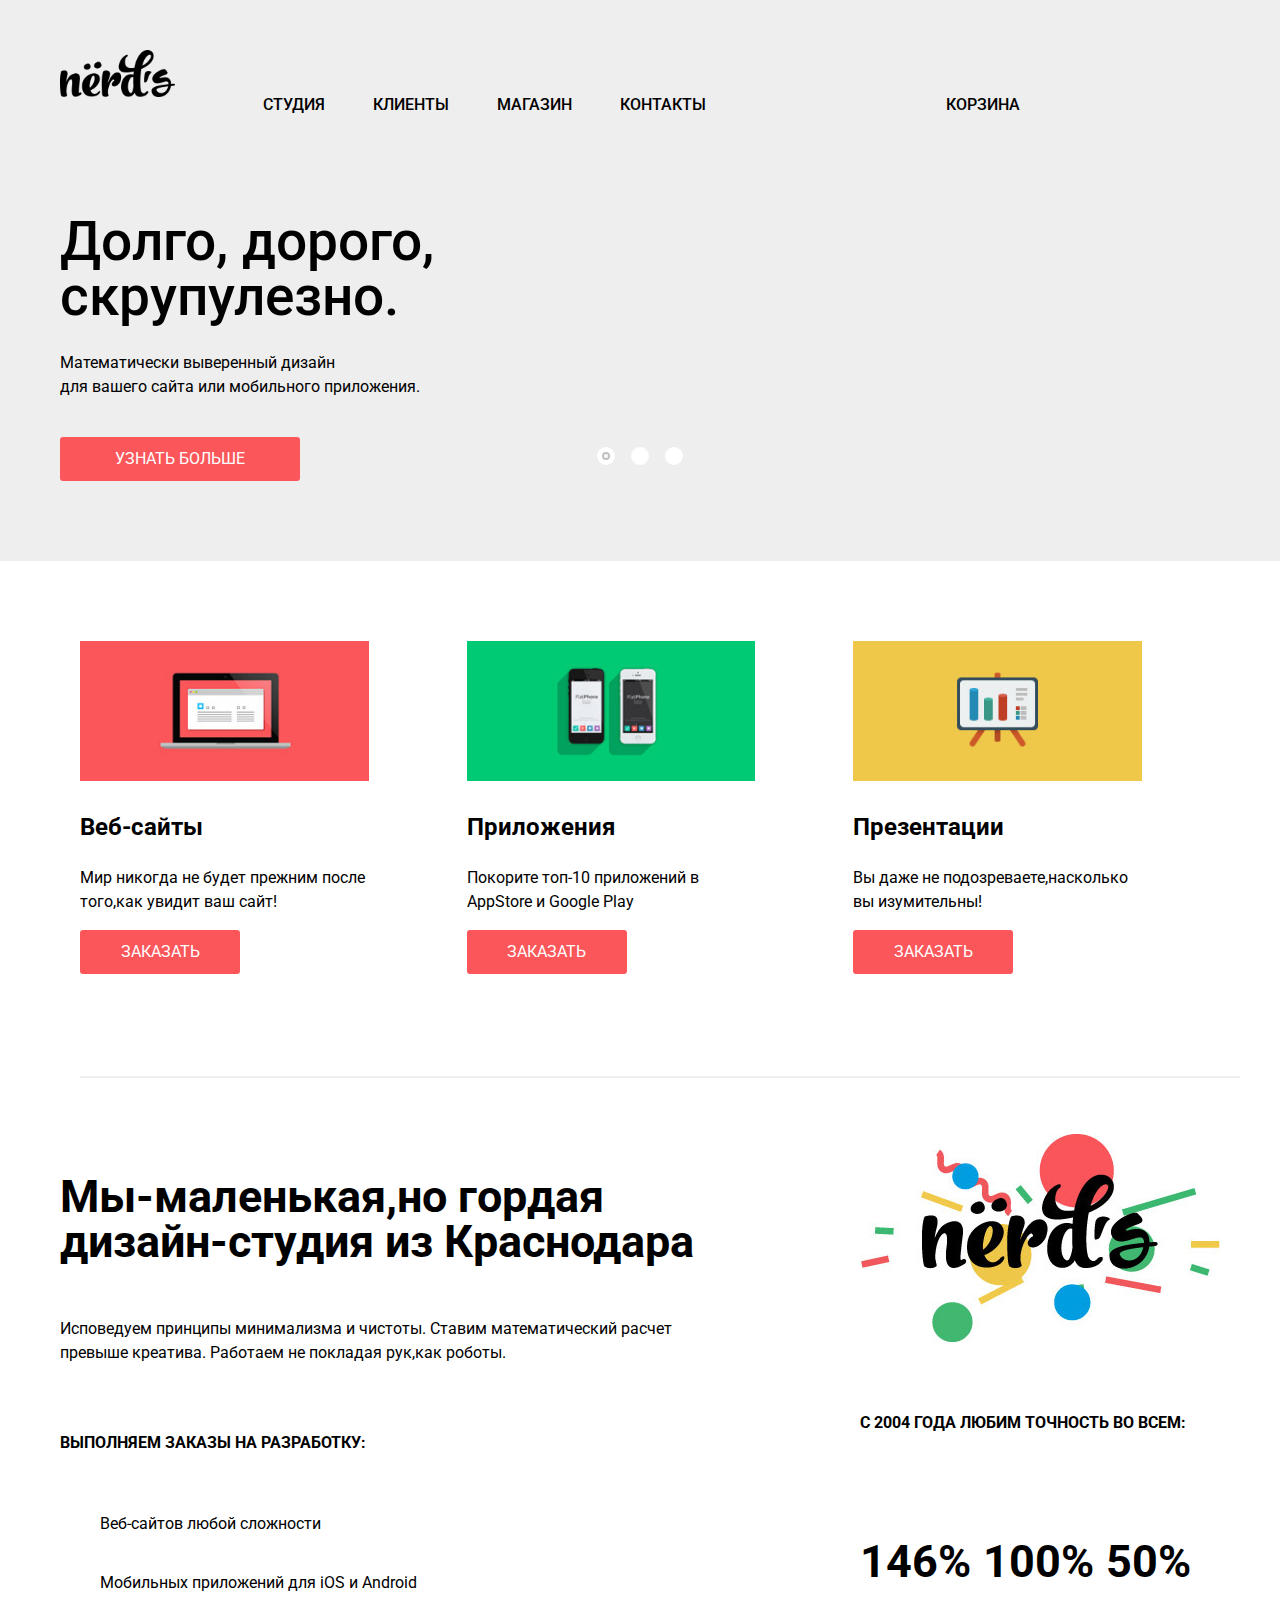
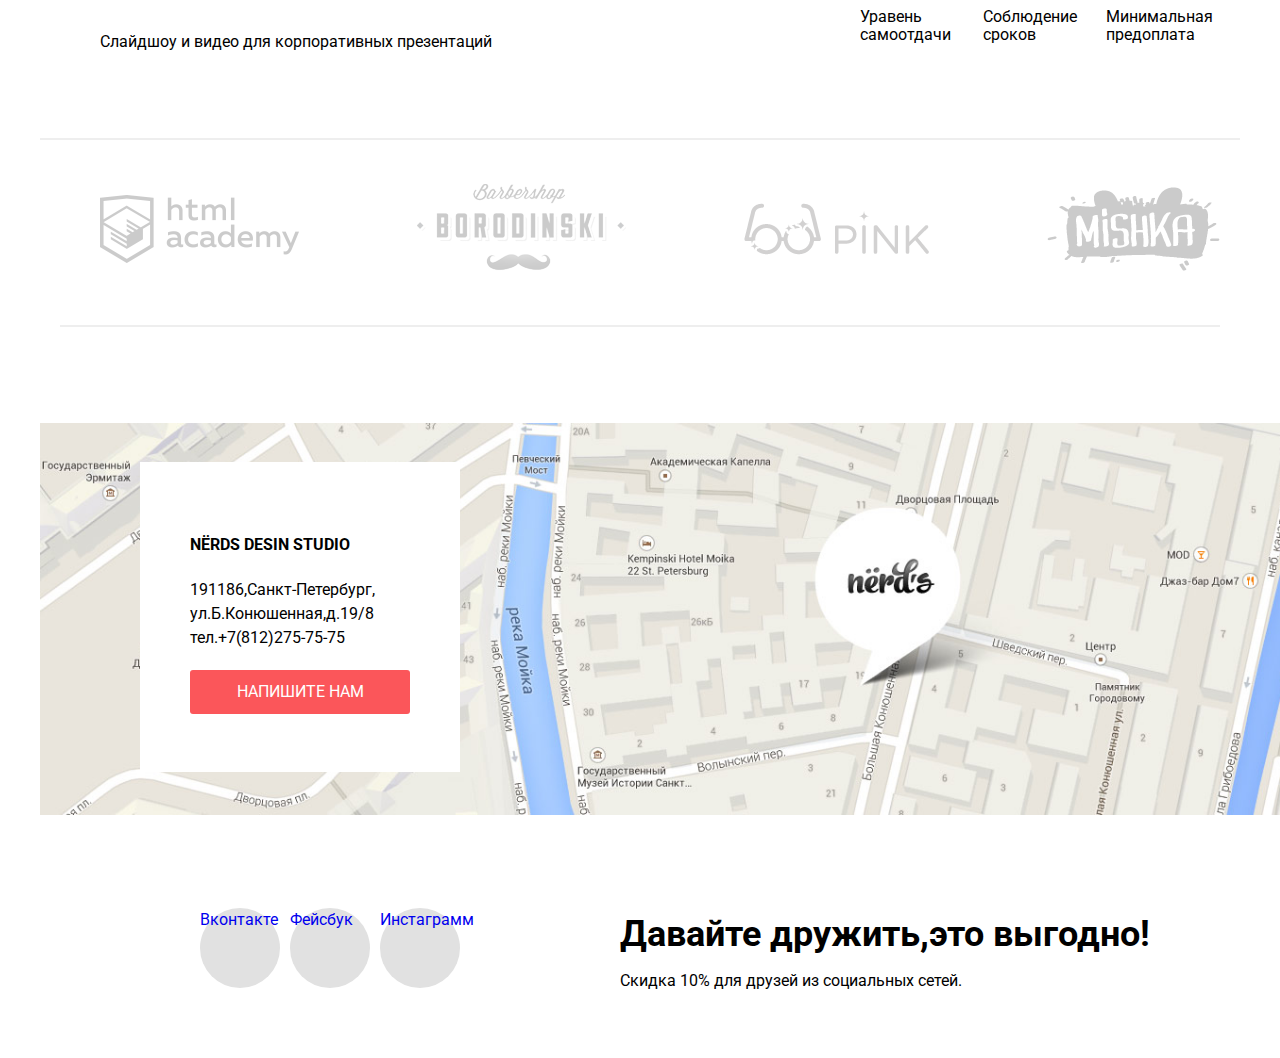
==== commit 48a802df: "доделала футер" ====
--- a/index.html
+++ b/index.html
@@ -21,7 +21,7 @@
           <li><a href="clientage.html">Клиенты</a></li>
           <li><a href="nerds-catalog.html">Магазин</a></li>
           <li><a href="contacts.html">Контакты</a></li>
-          <li><a href="cart.html"><img src="img/cart-icon.svg" alt="cart"> Корзина</a></li>
+          <li class="cart"><a href="cart.html">Корзина</a></li>
         </ul>
       </nav>
     </div>
@@ -176,21 +176,20 @@
       </section>
   </div>
   </div>
-  <div class="social">
-    <div class="container">
-  <footer class="main-footer">
+    <footer class="main-footer">
+    <div class="main-footer">
+      <div class="container">
       <ul class="footer-social">
         <li><a class="social-button" href="#">Вконтакте</a></li>
         <li><a class="social-button" href="#">Фейсбук</a></li>
         <li><a class="social-button" href="#">Инстаграмм</a></li>
       </ul>
-    </div>
     <div class="discount">
       <b>Давайте дружить,это выгодно!</b>
       <p>Скидка 10% для друзей из социальных сетей.</p>
     </div>
+  </div>
   </footer>
-</div>
 </div>
 
 </body>
--- a/css/style.css
+++ b/css/style.css
@@ -64,6 +64,11 @@
   font-size: 16px;
   font-weight: 500;
   list-style: none;
+}
+
+.site-navigation li:last-child {
+  padding-left: 240px;
+
 }
 .site-navigation li{
   padding-left: 48px;
@@ -375,13 +380,14 @@
 }
 
 .adress {
-  padding: 50px 50px 47px;
+  padding: 50px 50px 45px;
   box-sizing: border-box;
-  width: 315px;
+  width: 320px;
   height: 310px;
   background-color: #ffffff;
   position: absolute;
-  left: 140px;
+  margin-top: 55px;
+  margin-left: 140px;
 }
 
 .contacts .button {
@@ -392,7 +398,7 @@
 /*Всплывающая форма*/
 
 .modal {
-
+  display: none;
   color: #000000;
   background-color: #ffffff;
   background-repeat: repeat;
@@ -422,7 +428,6 @@
 }
 
 .contacts-item {
-  width: 360px;
   margin: 0;
 }
 
@@ -448,29 +453,24 @@
   border-color: #e74246;
 }
 
-.footer-container {
-  display: flex;
-  justify-content: flex-start;
-  align-items: center;
-}
-
-.main-footer {
-  padding: 65px;
+.main-footer .container {
+  display: flex;
+  justify-content: space-between;
+  flex-direction: row;
+  margin: 0;
 }
 
 .footer-social {
   display: flex;
   justify-content: space-between;
   width: 260px;
+  margin-left: 140px;
+  margin-top: 70px;
+  margin-bottom: 70px;
 }
 
 .footer-social li {
   list-style: none;
-}
-
-.main-footer b {
-  font-size: 36px;
-  line-height: 36px;
 }
 
 .social-button {
@@ -480,14 +480,13 @@
   background: #e1e1e1;
   border-radius: 50%;
 }
-
- .discount {
+.discount {
+  margin-top: 78px;
+  margin-left: 140px;
   width: 560px;
-  margin: 0 0 140px;
- }
+}
 
  .discount b {
-   margin: 0 0 10px;
    font-size: 36px;
    line-height: 36px;
    font-weight: 700;
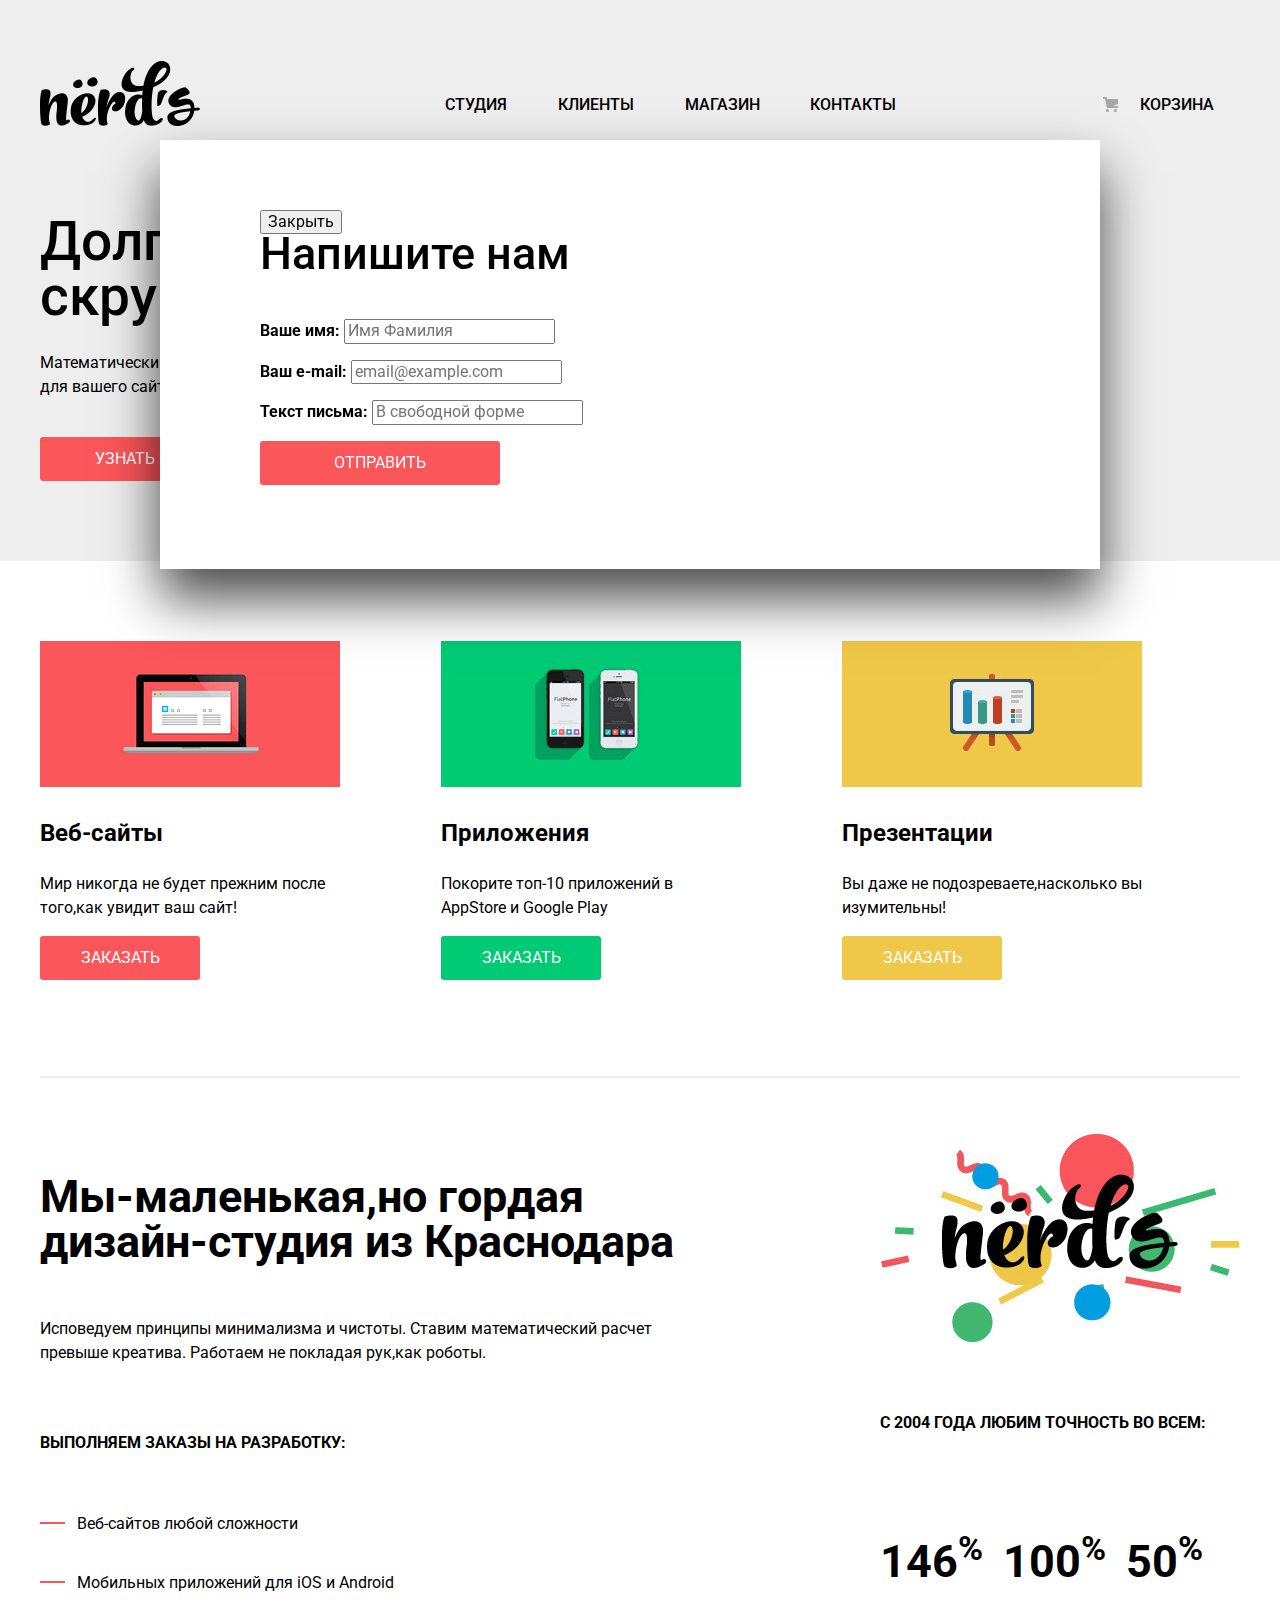
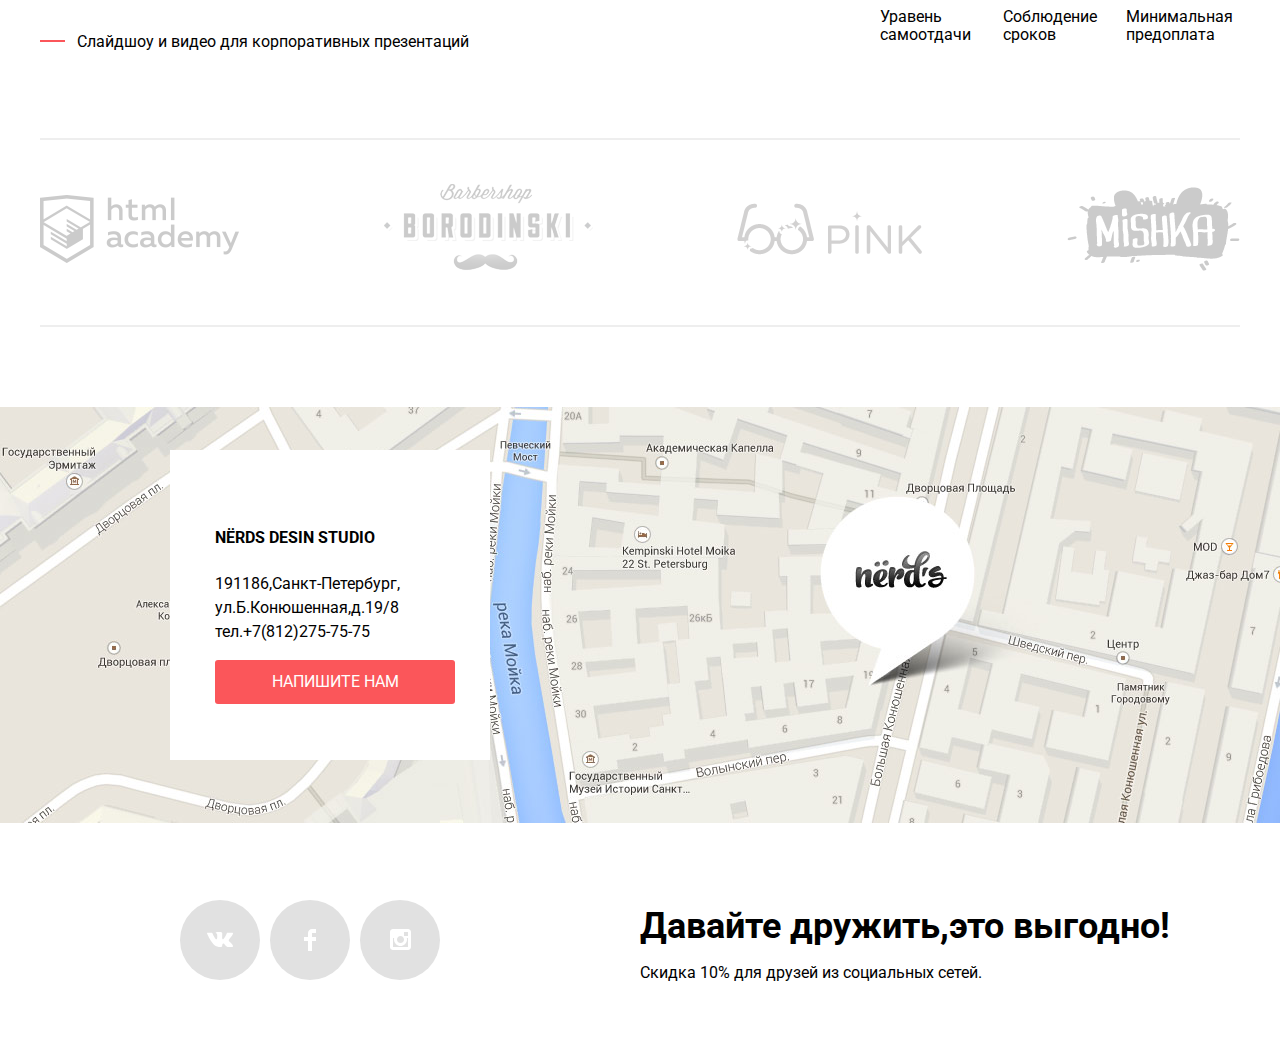
==== commit 2a43b3f8: "Исправления" ====
--- a/index.html
+++ b/index.html
@@ -17,11 +17,11 @@
           <img src="img/nerds-logo.png" width="160" height="65" alt="Логотип дизайн-студии Нёрдс">
         </a>
         <ul class="site-navigation">
-          <li><a href="studio.html">Студия</a></li>
+          <li><a href="index.html">Студия</a></li>
           <li><a href="clientage.html">Клиенты</a></li>
-          <li><a href="nerds-catalog.html">Магазин</a></li>
+          <li><a href="catalog.html">Магазин</a></li>
           <li><a href="contacts.html">Контакты</a></li>
-          <li class="cart"><a href="cart.html">Корзина</a></li>
+          <li><a class="cart-link" href="cart.html">Корзина</a></li>
         </ul>
       </nav>
     </div>
@@ -32,11 +32,11 @@
       <input class="visually-hidden" type="radio" id="product-1" name="toggle" checked>
       <input class="visually-hidden" type="radio" id="product-2" name="toggle">
       <input class="visually-hidden" type="radio" id="product-3" name="toggle">
-      <div class="slider-controls">
+      <!--    <div class="slider-controls">
         <label class="slider-controls-item slider-controls-item--1" for="product-1">Первый</label>
         <label class="slider-controls-item slider-controls-item--2" for="product-2">Второй</label>
         <label class="slider-controls-item slider-controls-item--3" for="product-3">Третий</label>
-      </div>
+      </div> -->
       <ul class="slider-list">
         <li class="slider-item">
           <h3>Долго, дорого, скрупулезно.</h3>
@@ -77,7 +77,7 @@
               </figure>
               <h3>Приложения</h3>
               <p>Покорите топ-10 приложений в AppStore и Google Play</p>
-              <a class="button" href="order">Заказать</a>
+              <a class="button button-green" href="order">Заказать</a>
             </li>
             <li class="index-item">
               <figure>
@@ -85,7 +85,7 @@
               </figure>
               <h3>Презентации</h3>
               <p>Вы даже не подозреваете,насколько вы изумительны!</p>
-              <a class="button" href="order">Заказать</a>
+              <a class="button button-yellow" href="order">Заказать</a>
             </li>
           </ul>
         </div>
@@ -113,15 +113,15 @@
         <h4>С 2004 ГОДА ЛЮБИМ ТОЧНОСТЬ ВО ВСЕМ:</h4>
         <ul class="features-list">
           <li class="feature-item">
-            <h3>146%</h3>
+            <h3>146<sup>%</sup></h3>
             <p>Уравень самоотдачи</p>
           </li>
           <li class="feature-item">
-            <h3>100%</h3>
+            <h3>100<sup>%</sup></h3>
             <p>Соблюдение сроков</p>
           </li>
           <li class="feature-item">
-            <h3>50%</h3>
+            <h3>50<sup>%</sup></h3>
             <p>Минимальная предоплата</p>
           </li>
         </ul>
@@ -141,56 +141,84 @@
       </section>
     </div>
   </div>
-  <div class="index-columns">
-    <section class="contacts">
-      <div class="adress">
-        <h4>NЁRDS DESIN STUDIO</h4>
-        <p>191186,Санкт-Петербург,<br> ул.Б.Конюшенная,д.19/8
-          <br> тел.+7(812)275-75-75
-        </p>
-        <a class="button" href="contacts.html">Напишите нам</a>
-      </div>
-      <figure>
-        <img src="img/map.jpg" width="1440" height="416" alt="Офис компании по адресу:
-                  ул. Большая Конюшенная 19/8, Санкт-Петербург">
-      </figure>
-  </div>
-  <div class="modal modal-login">
-    <div class="container">
-    <button class="modal-close" type="button">Закрыть</button>
-      <h2>Напишите нам</h2>
-    <form class="contacts-form" method="post" action="htts://htmlacademy.ru">
-      <p class="contacts-item">
-        <label for="contacts-name">Ваше имя:</label>
-        <input id="contacts-name" type="text" name="name" placeholder="Имя Фамилия">
-      </p>
-      <p class="contacts-item">
-        <label for="contacts-mail">Ваш e-mail:</label>
-        <input id="contacts-mail" type="text" placeholder="email@example.com">
-      </p>
-      <p class="contacts-item">
-        <label for="contacts-text">Текст письма:</label>
-        <input id="contacts-text" type="text" placeholder="В свободной форме">
-      </p>
-      <button class="button" type="submit">Отправить</button>
-      </section>
-  </div>
-  </div>
-    <footer class="main-footer">
+  <section class="map">
+    <div class="map_wrapper">
+      <img src="img/map.jpg" width="1440" height="416" alt="Офис компании по адресу:
+                ул. Большая Конюшенная 19/8, Санкт-Петербург">
+    </div>
+    <div class="map-contact">
+      <div class="container">
+        <div class="adress">
+          <h4>NЁRDS DESIN STUDIO</h4>
+          <p>191186,Санкт-Петербург,<br> ул.Б.Конюшенная,д.19/8
+            <br> тел.+7(812)275-75-75
+          </p>
+          <a class="button" href="contacts.html">Напишите нам</a>
+        </div>
+      </div>
+    </div>
+  </section>
+    <div class="modal modal-login">
+      <div class="container">
+        <button class="modal-close" type="button">Закрыть</button>
+          <h2>Напишите нам</h2>
+        <form class="contacts-form" method="post" action="htts://htmlacademy.ru">
+          <p class="contacts-item">
+            <label for="contacts-name">Ваше имя:</label>
+            <input id="contacts-name" type="name" name="name" placeholder="Имя Фамилия">
+          </p>
+          <p class="contacts-item">
+            <label for="contacts-mail">Ваш e-mail:</label>
+            <input id="contacts-mail" type="email" placeholder="email@example.com">
+          </p>
+          <p class="contacts-item">
+            <label for="contacts-text">Текст письма:</label>
+            <input id="contacts-text" type="text" placeholder="В свободной форме">
+          </p>
+          <button class="button" type="submit">Отправить</button>
+  </section>
+  </div>
+</div>
+  <footer class="main-footer">
     <div class="main-footer">
       <div class="container">
-      <ul class="footer-social">
-        <li><a class="social-button" href="#">Вконтакте</a></li>
-        <li><a class="social-button" href="#">Фейсбук</a></li>
-        <li><a class="social-button" href="#">Инстаграмм</a></li>
-      </ul>
-    <div class="discount">
-      <b>Давайте дружить,это выгодно!</b>
-      <p>Скидка 10% для друзей из социальных сетей.</p>
-    </div>
-  </div>
+        <ul class="footer-social">
+          <li><a class="social-button" href="#"><span class="visually-hidden">Вконтакте</span><svg version="1.1" id="Layer_1" xmlns="http://www.w3.org/2000/svg" xmlns:xlink="http://www.w3.org/1999/xlink" x="0px" y="0px"
+          	 width="26px" height="15px" viewBox="0 0 26 15" enable-background="new 0 0 26 15" xml:space="preserve">
+          <path fill="#FFFFFF" d="M16.138,11.51c0.956-0.309,2.18,2.04,3.483,2.939c0.978,0.681,1.727,0.534,1.727,0.534l3.473-0.05
+          	c0,0,1.815-0.112,0.957-1.554c-0.071-0.12-0.503-1.069-2.585-3.022c-2.177-2.043-1.882-1.712,0.739-5.244
+          	c1.597-2.153,2.236-3.468,2.036-4.028c-0.192-0.539-1.365-0.399-1.365-0.399L20.69,0.713c-0.381,0.001-0.704,0.119-0.851,0.515
+          	c-0.003,0.004-0.621,1.666-1.445,3.079c-1.741,2.989-2.436,3.148-2.724,2.961c-0.661-0.433-0.494-1.737-0.494-2.664
+          	c0-2.897,0.432-4.105-0.846-4.417c-0.427-0.104-0.739-0.172-1.828-0.182c-1.392-0.021-2.574,0-3.244,0.329
+          	c-0.445,0.223-0.786,0.712-0.579,0.74c0.26,0.035,0.843,0.16,1.155,0.586c0.401,0.552,0.389,1.789,0.389,1.789
+          	s0.229,3.411-0.54,3.834c-0.528,0.29-1.25-0.302-2.803-3.016C6.087,2.879,5.488,1.345,5.488,1.345S5.372,1.06,5.162,0.904
+          	C4.912,0.719,4.562,0.66,4.562,0.66L0.848,0.684c0,0-0.558,0.016-0.763,0.262C-0.097,1.164,0.07,1.614,0.07,1.614
+          	s2.909,6.881,6.203,10.347c3.02,3.182,6.452,2.971,6.452,2.971h1.555c0,0,0.469-0.054,0.709-0.312
+          	c0.224-0.24,0.214-0.691,0.214-0.691S15.172,11.82,16.138,11.51z"/>
+          </svg></a></li>
+          <li><a class="social-button" href="#"><span class="visually-hidden">Фейсбук</span><svg xmlns="http://www.w3.org/2000/svg" xmlns:xlink="http://www.w3.org/1999/xlink" x="0px" y="0px"
+          	 width="12px" height="22px" viewBox="0 0 12 22" enable-background="new 0 0 12 22" xml:space="preserve">
+          <path fill="#FFFFFF" d="M12,4V0H8C5.791,0,4,1.791,4,4v4H0v4h4v10h4V12h4V8H8V4H12z"/>
+          </svg>
+         </a></li>
+          <li><a class="social-button" href="#"><span class="visually-hidden">Инстаграмм</span><?xml version="1.0" encoding="utf-8"?>
+          <!-- Generator: Adobe Illustrator 15.0.0, SVG Export Plug-In . SVG Version: 6.00 Build 0)  -->
+          <!DOCTYPE svg PUBLIC "-//W3C//DTD SVG 1.1//EN" "http://www.w3.org/Graphics/SVG/1.1/DTD/svg11.dtd">
+          <svg version="1.1" id="Layer_1" xmlns="http://www.w3.org/2000/svg" xmlns:xlink="http://www.w3.org/1999/xlink" x="0px" y="0px"
+          	 width="21px" height="21px" viewBox="0 0 21 21" enable-background="new 0 0 21 21" xml:space="preserve">
+          <path fill="#FFFFFF" d="M18,0H3C1.35,0,0,1.35,0,3v15c0,1.65,1.35,3,3,3h15c1.65,0,3-1.35,3-3V3C21,1.35,19.65,0,18,0z M10.5,7
+          	c1.93,0,3.5,1.57,3.5,3.5S12.43,14,10.5,14S7,12.43,7,10.5S8.57,7,10.5,7z M18,18H3V9h1.181C4.067,9.482,4,9.983,4,10.5
+          	c0,3.59,2.91,6.5,6.5,6.5s6.5-2.91,6.5-6.5c0-0.517-0.066-1.018-0.181-1.5H18V18z M18,7h-4V3h4V7z"/>
+          </svg>
+          </a></li>
+        </ul>
+        <div class="discount">
+          <b>Давайте дружить,это выгодно!</b>
+          <p>Скидка 10% для друзей из социальных сетей.</p>
+        </div>
+      </div>
   </footer>
-</div>
+  </div>
 
 </body>
 
--- a/css/style.css
+++ b/css/style.css
@@ -35,27 +35,32 @@
 .container {
   width: 1200px;
   margin: 0 auto;
-  padding: 0 20px;
+  padding: 0;
   box-sizing: border-box;
 }
+
 .main-header {
   background: #eeeeee;
   padding: 50px 0 0;
 }
+
 .main-navigation {
-  width: 1160px;
+  width: 1180px;
   display: flex;
   flex-direction: row;
   justify-content: space-between;
   line-height: 10px;
-  align-items: flex-start;
+  align-items: center;
 }
 
 .site-navigation {
   display: flex;
   justify-content: space-between;
   align-items: center;
-  margin-right: 200px;
+  flex-wrap: wrap;
+  width: 820px;
+  padding: 0;
+  margin-left: 180px;
   margin-top: 40px;
   line-height: 30px;
   text-transform: uppercase;
@@ -67,15 +72,31 @@
 }
 
 .site-navigation li:last-child {
-  padding-left: 240px;
-
-}
-.site-navigation li{
-  padding-left: 48px;
-}
-
- .navigation-item {
-  padding-left: 240px;
+  padding-left: 200px;
+}
+
+
+.site-navigation li {
+  padding: 0;
+  padding-left: 45px;
+}
+
+ .cart-link {
+  position: relative;
+  width: 80px;
+  padding-left: 38px;
+
+}
+
+.cart-link::before {
+  content: "";
+  position: absolute;
+  top: 7px;
+  left: 1px;
+  width: 15px;
+  height: 15px;
+  background-image: url(../img/cart-icon.svg);
+  background-repeat: no-repeat;
 }
 
 .main-header-logo img:hover {
@@ -87,6 +108,7 @@
 }
 
 .site-navigation a {
+  display: block;
   color: #000000;
 }
 
@@ -95,7 +117,7 @@
 }
 
 .site-navigation a:focus {
-color: rgba(0, 0, 0, 0.3);
+  color: rgba(0, 0, 0, 0.3);
 }
 
 .slider {
@@ -121,7 +143,7 @@
   width: 18px;
   height: 18px;
   padding: 8px;
-  border-radius: 50%
+  border-radius: 50%;
   cursor: pointer;
 }
 
@@ -235,6 +257,30 @@
   box-shadow: 0 3px rgba(0, 0, 0, 0.1) inset;
 }
 
+.button-green {
+  background-color: #00ca74;
+}
+
+.button-green:hover {
+  background-color: #00bc6c;
+}
+
+.button-green:active {
+  background-color: #00aa62;
+}
+
+.button-yellow {
+  background-color: #efc84a;
+}
+
+.button-yellow:hover {
+  background-color: #eab534;
+}
+
+.button-yellow:active {
+  background-color: #e5a722;
+}
+
 .services-list {
   display: flex;
   justify-content: space-between;
@@ -293,7 +339,20 @@
 }
 
 .info-list li {
+  position: relative;
   padding-top: 35px;
+  padding-left: 37px;
+}
+
+.info-list li::before {
+  content: "";
+  position: absolute;
+  width: 25px;
+  height: 2px;
+  background-color: #fb565a;
+  background-repeat: repeat;
+  left: 0;
+  top: 45px;
 }
 
 .services-list h3 {
@@ -304,6 +363,7 @@
 .info-list {
   margin: 0;
   list-style: none;
+  padding: 0;
 }
 
 .features figure {
@@ -343,7 +403,7 @@
   padding-top: 25px;
 }
 
-.feature-item h3{
+.feature-item h3 {
   margin: 0;
   font-size: 45px;
   line-height: 10px;
@@ -359,6 +419,10 @@
 
 .partners img:active {
   opacity: 0.1;
+}
+
+.partners .container {
+  border-bottom: 2px solid #eeeeee;
 }
 
 .partners-list {
@@ -368,90 +432,32 @@
   flex-wrap: wrap;
   list-style: none;
   min-height: 185px;
-  border-bottom: 2px solid #eeeeee;
-  margin: 0;
-}
-
-
-.contacts {
+  margin: 0;
+  padding: 0;
+}
+
+.map_wrapper {
   width: 1440px;
+  min-height: 416px;
   margin: 0 auto;
   padding-top: 80px;
+  position: relative;
+  display: block;
+  z-index: 1;
 }
 
 .adress {
-  padding: 50px 50px 45px;
-  box-sizing: border-box;
+  position: absolute;
   width: 320px;
   height: 310px;
+  left: 170px;
+  top: 2050px;
+  box-sizing: border-box;
   background-color: #ffffff;
-  position: absolute;
-  margin-top: 55px;
-  margin-left: 140px;
-}
-
-.contacts .button {
-  width: 220px;
-  margin: 20px 0 0;
-}
-
-/*Всплывающая форма*/
-
-.modal {
-  display: none;
-  color: #000000;
-  background-color: #ffffff;
-  background-repeat: repeat;
-  background-position: 0 0;
-  box-shadow: 0 30px 50px rgba(0, 0, 0, 0.5);
-}
-
-.modal-login {
-  height: 590px;
-  width: 955px;
-}
-
-.modal-login h2 {
-  margin: 0;
-  margin-bottom: 45px;
-  margin-left: 95px;
-  font-size: 45px;
-  line-height: 45px;
-  font-weight: 500;
-}
-
-.contacts-form {
-  margin: 0;
-  display: flex;
-  justify-content: space-between;
-  flex-wrap: wrap;
-}
-
-.contacts-item {
-  margin: 0;
-}
-
-.contacts-item label {
-  display: block;
-  margin-bottom: 10px;
-}
-
-
-.contacts-form input[type="text"] {
-  box-sizing: border-box;
-  color: #000000;
-  border: 2px solid #d7dcde;
-  background-color: #ffffff;
-  font: inherit;
-}
-
-.contacts-form input:focus {
-  border-color: #000000;
-}
-
-.contacts-form input:invalid {
-  border-color: #e74246;
-}
+  z-index: 2;
+  padding: 55px 45px 50px 45px;
+}
+
 
 .main-footer .container {
   display: flex;
@@ -474,12 +480,25 @@
 }
 
 .social-button {
-  display: block;
+  display: flex;
+  justify-content: center;
+  align-items: center;
   width: 80px;
   height: 80px;
   background: #e1e1e1;
   border-radius: 50%;
-}
+  text-align: center;
+}
+
+.social-button:hover,
+.social-button:focus {
+  background-color: #e74246;
+}
+
+.social-button:active {
+  background-color: #d7373b;
+}
+
 .discount {
   margin-top: 78px;
   margin-left: 140px;
@@ -492,7 +511,73 @@
    font-weight: 700;
  }
 
+
+/* Модальное окно*/
+
+ .modal-login {
+  display: ;
+  position: fixed;
+  top: 140px;
+  left: 50%;
+  background-color: #ffffff;
+  width: 740px;
+  margin-left: -480px;
+  padding-top: 70px;
+  padding-left: 100px;
+  padding-right: 100px;
+  padding-bottom: 84px;
+  box-shadow: 0 30px 50px rgba(0, 0, 0, 0.7);
+}
+
+.modal-login h2 {
+  margin: 0;
+  margin-bottom: 45px;
+  font-size: 45px;
+  line-height: 40px;
+  font-weight: 500;
+  color: #000000;
+}
+
+.modal-login label {
+  font: inherit;
+  font-size: 16px;
+  line-height: 18px;
+  font-weight: 700;
+}
+
+.modal-login input [type="name"],
+.modal-login input [type="email"] {
+  box-sizing: border-box;
+  width: 360px;
+  padding: 15px;
+  border-radius: 2px #d7dcde;
+}
+
+.modal-login input [type="text"] {
+  box-sizing: border-box;
+  width: 760px;
+  padding: 13px;
+  border-radius: 2px #d7dcde;
+}
+
+.modal-login input:hover {
+  border: 2px solid #b4b9bb;
+}
+
+.modal-login input:focus {
+  border: 2px solid #000000;
+}
+
+.modal-login input:invalid {
+  border: 2px solid #e74246;
+}
 /*каталог*/
+
+.caption {
+  min-width: 1440px;
+  margin: 0;
+  padding: 0;
+}
 
 .catalog-columns {
   display: flex;
@@ -550,26 +635,94 @@
   color: #000000;
 }
 
-summary {
-  color: #ededed;
-}
-
-summary:hover {
-  color: #a6a6a6;
-}
-
-summary:active {
-  color: #231f20;
-}
-
-.filters fieldset {
+.filter-item {
+  margin: 0;
+  padding: 0;
   border: none;
 }
 
-.filters legend {
+.range-filter {
+  width: 260px;
+  margin-top: 49px;
+}
+
+.filter-item legend {
   font-size: 18px;
-  font-weight: bold;
-  line-height: 30px;
+  font-weight: 700;
+  line-height: 24px;
+  text-transform: uppercase;
+}
+
+.range-controls {
+  position: relative;
+  height: 41px;
+  margin-bottom: 15px;
+  padding-top: 39px;
+  padding-right: 20px;
+  padding-left: 20px;
+  background-color: #f1f1f1;
+  border-radius: 5px;
+}
+
+.range-controls .scale {
+  height: 2px;
+  background: #d7dcde;
+}
+
+.range-controls .bar {
+  width: 70%;
+  height: 2px;
+  background: #00ca74;
+}
+
+.range-controls .toggle {
+  position: absolute;
+  top: 31px;
+  left: 0;
+  width: 4px;
+  height: 4px;
+  padding: 0;
+  border: 8px solid #ffffff;
+  background-color: #ababab;
+  box-shadow: 0 2px 1px 0 #cfcfcf;
+  border-radius: 50%;
+  cursor: pointer;
+}
+
+.range-controls .toggle-min {
+  left: 50px;
+}
+
+.range-controls .toggle-max {
+  left: 110px;
+}
+
+.price-controls {
+  font-size: 0;
+}
+
+.price-controls label {
+  display: inline-block;
+  width: 50%;
+  font-size: 16px;
+  text-transform: uppercase;
+}
+
+.price-controls input {
+  width: 60px;
+  padding: 8px 10px;
+  margin-left: 10px;
+  font-family:  Roboto, Arial, sans-serif;
+  font-size: 16px;
+  text-align: center;
+  color: #283136;
+  border: none;
+  border-radius: 5px;
+  background: #f1f1f1;
+}
+
+.max-price {
+  text-align: right;
 }
 
 .filters ul {
@@ -581,11 +734,11 @@
   opacity: 0.4;
 }
 
-.filter-option input:hover+label {
+.filter-option input:hover + label {
   color: #4d4d4d;
 }
 
-.filter-option input:disabled+label {
+.filter-option input:disabled + label {
   opacity: 0.1;
 }
 
@@ -605,6 +758,9 @@
   background-color: #d5d5d5;
 }
 
+.catalog-list .figure {
+  margin: 0;
+}
 
 .catalog-item-price b {
   font-size: 18px;
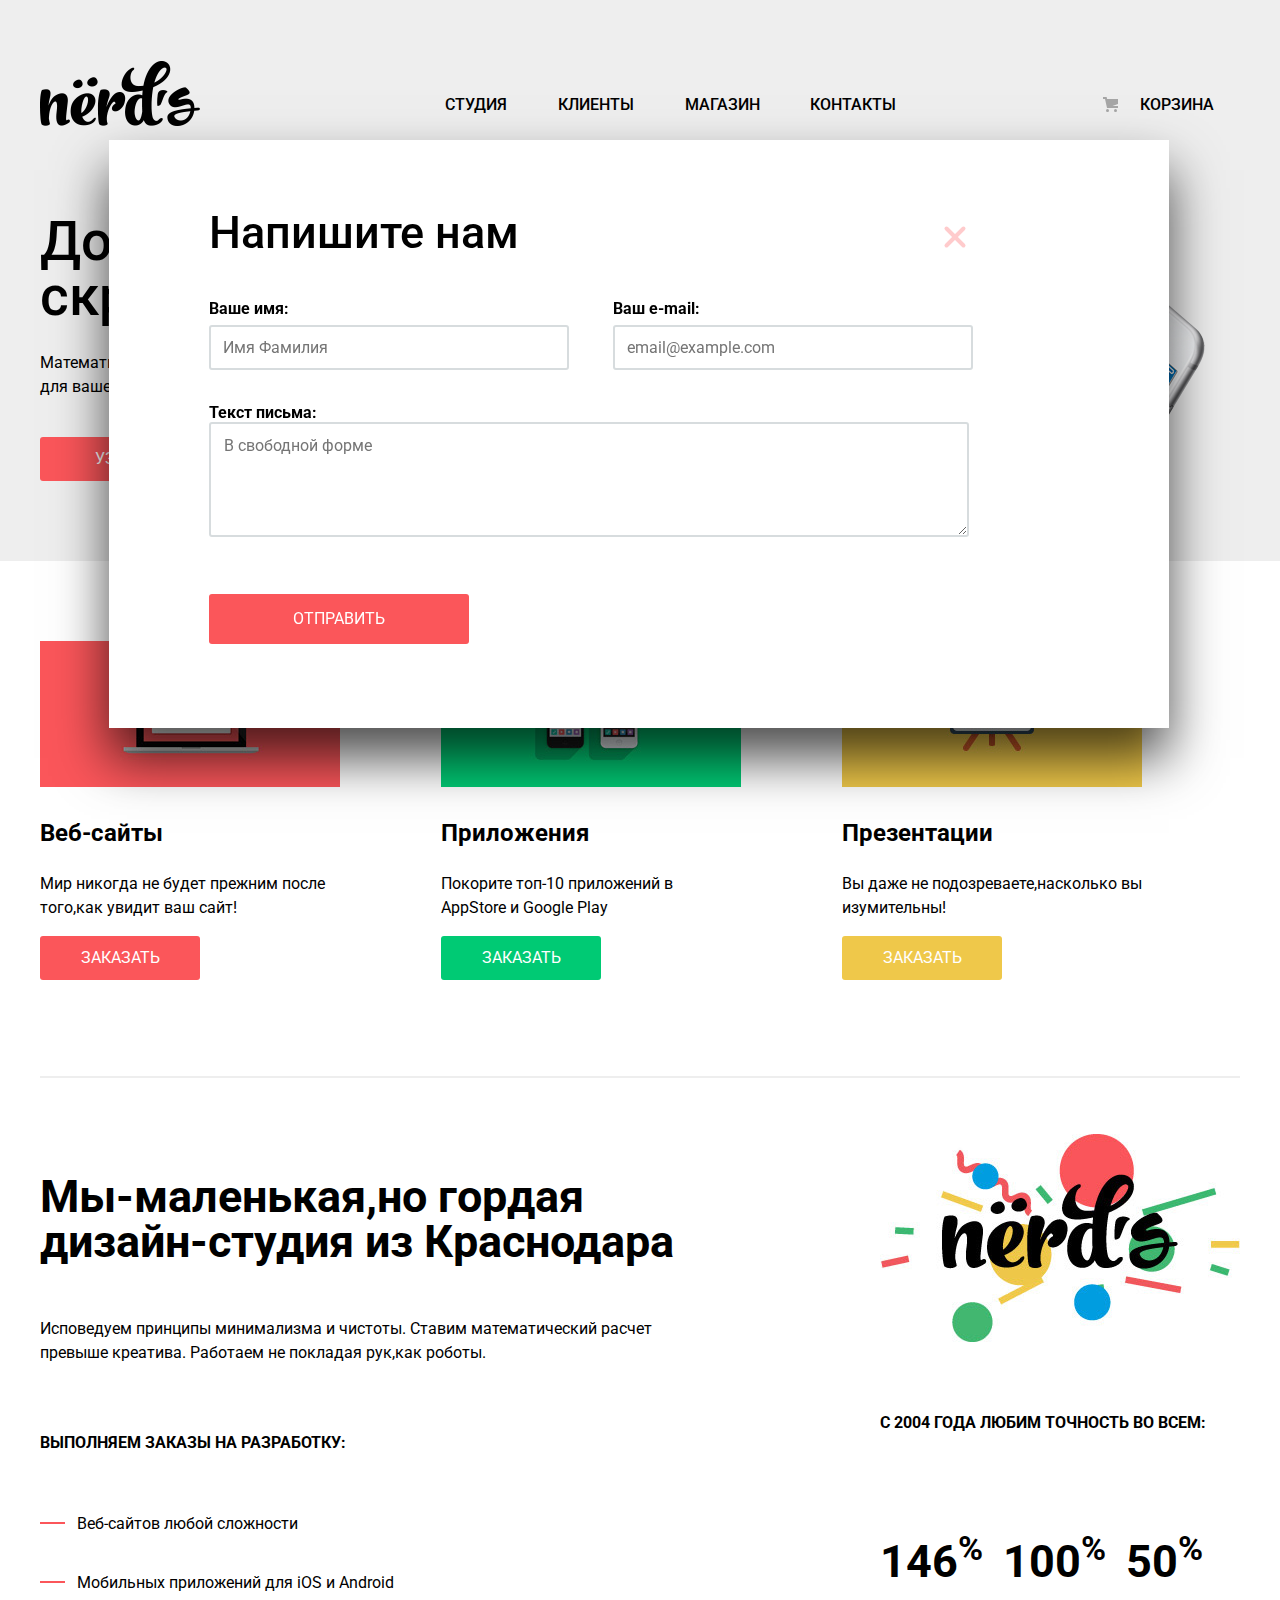
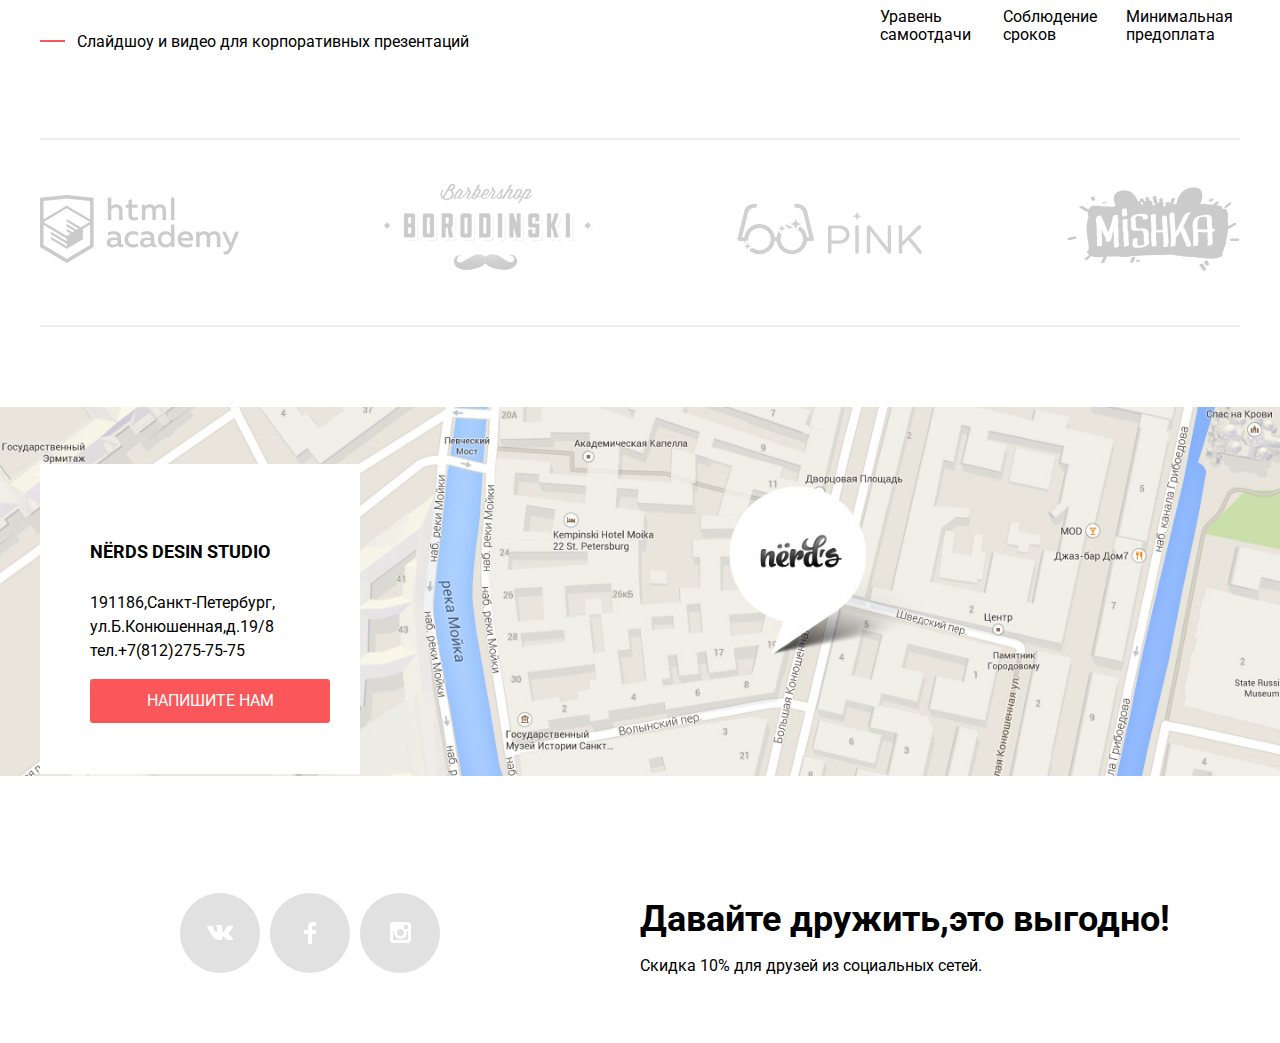
==== commit 2d444423: "Исправления" ====
--- a/index.html
+++ b/index.html
@@ -158,27 +158,6 @@
       </div>
     </div>
   </section>
-    <div class="modal modal-login">
-      <div class="container">
-        <button class="modal-close" type="button">Закрыть</button>
-          <h2>Напишите нам</h2>
-        <form class="contacts-form" method="post" action="htts://htmlacademy.ru">
-          <p class="contacts-item">
-            <label for="contacts-name">Ваше имя:</label>
-            <input id="contacts-name" type="name" name="name" placeholder="Имя Фамилия">
-          </p>
-          <p class="contacts-item">
-            <label for="contacts-mail">Ваш e-mail:</label>
-            <input id="contacts-mail" type="email" placeholder="email@example.com">
-          </p>
-          <p class="contacts-item">
-            <label for="contacts-text">Текст письма:</label>
-            <input id="contacts-text" type="text" placeholder="В свободной форме">
-          </p>
-          <button class="button" type="submit">Отправить</button>
-  </section>
-  </div>
-</div>
   <footer class="main-footer">
     <div class="main-footer">
       <div class="container">
@@ -219,6 +198,27 @@
       </div>
   </footer>
   </div>
+  <div class="modal modal-login">
+    <div class="container">
+        <h2>Напишите нам</h2>
+      <form class="contacts-form" method="post" action="htts://htmlacademy.ru">
+        <p class="contacts-name">
+          <label for="contacts-name">Ваше имя:</label>
+          <input id="contacts-name" type="text" name="name" placeholder="Имя Фамилия">
+        </p>
+        <p class="contacts-mail">
+          <label for="contacts-mail">Ваш e-mail:</label>
+          <input id="contacts-mail" type="email" placeholder="email@example.com">
+        </p>
+        <p class="comment-area">
+          <label for="user-comment">Текст письма:</label>
+          <textarea id="user-comment" type="user-comment" placeholder="В свободной форме"></textarea>
+        </p>
+        <button class="button" type="submit" name="send-form">Отправить</button>
+      </form>
+      <button class="close" type="button" name="close">Закрыть</button>
+</div>
+</div>
 
 </body>
 
--- a/css/style.css
+++ b/css/style.css
@@ -119,6 +119,7 @@
 .site-navigation a:focus {
   color: rgba(0, 0, 0, 0.3);
 }
+
 
 .slider {
   position: relative;
@@ -171,7 +172,7 @@
 }
 
 .slider-item:nth-child(1) {
-  background-image: url("img/slide1.png");
+  background-image: url(../img/slide1.png);
   background-repeat: no-repeat;
   background-position: 93% 18px;
 }
@@ -213,7 +214,7 @@
   margin: -4px;
   background-color: inherit;
   border: 2px solid #c1c1c1;
-  border-radius: 50%
+  border-radius: 50%;
 }
 
 .slider-item h3 {
@@ -436,26 +437,49 @@
   padding: 0;
 }
 
+.map {
+  position: relative;
+  height: 416px;
+  padding-top: 80px;
+}
+
 .map_wrapper {
-  width: 1440px;
-  min-height: 416px;
+  position: absolute;
+  width: 100%;
+  height: 100%;
+  text-align: center;
   margin: 0 auto;
-  padding-top: 80px;
-  position: relative;
-  display: block;
   z-index: 1;
 }
 
+.map-contact {
+  position: absolute;
+  top: 0;
+  height: 100%;
+  width: 100%;
+  z-index: 2;
+}
+
 .adress {
-  position: absolute;
   width: 320px;
   height: 310px;
-  left: 170px;
-  top: 2050px;
   box-sizing: border-box;
   background-color: #ffffff;
-  z-index: 2;
-  padding: 55px 45px 50px 45px;
+  padding: 50px 45px 50px 50px;
+  margin-top: 137px;
+  margin-bottom: 55px;
+  margin-left: 0;
+}
+
+.adress button {
+  width: 220px;
+  height: 50px;
+}
+
+.adress h4 {
+  font-size: 18px;
+  line-height: 30px;
+  font-weight: bold;
 }
 
 
@@ -515,16 +539,16 @@
 /* Модальное окно*/
 
  .modal-login {
-  display: ;
+  display: flex;
+  flex-wrap: wrap;
   position: fixed;
+  left: 46%;
   top: 140px;
-  left: 50%;
   background-color: #ffffff;
-  width: 740px;
+  width: 960px;
   margin-left: -480px;
   padding-top: 70px;
   padding-left: 100px;
-  padding-right: 100px;
   padding-bottom: 84px;
   box-shadow: 0 30px 50px rgba(0, 0, 0, 0.7);
 }
@@ -533,44 +557,116 @@
   margin: 0;
   margin-bottom: 45px;
   font-size: 45px;
-  line-height: 40px;
+  line-height: 45px;
   font-weight: 500;
   color: #000000;
 }
 
 .modal-login label {
+  display: block;
   font: inherit;
   font-size: 16px;
   line-height: 18px;
   font-weight: 700;
 }
 
-.modal-login input [type="name"],
-.modal-login input [type="email"] {
+.modal-login p {
+  display: inline-block;
+  margin: 0;
+  padding: 0;
+  line-height: 0;
+}
+
+.modal-login input {
   box-sizing: border-box;
   width: 360px;
-  padding: 15px;
-  border-radius: 2px #d7dcde;
-}
-
-.modal-login input [type="text"] {
+  height: 45px;
+  padding-left: 12px;
+  padding-right: 10px;
+  margin-bottom: 34px;
+  margin-top: 7px;
+  border: 2px solid #d7dcde;
+  border-radius: 3px;
+}
+
+.modal-login textarea {
   box-sizing: border-box;
   width: 760px;
+  min-height: 115px;
   padding: 13px;
-  border-radius: 2px #d7dcde;
-}
-
-.modal-login input:hover {
-  border: 2px solid #b4b9bb;
-}
-
-.modal-login input:focus {
-  border: 2px solid #000000;
-}
-
-.modal-login input:invalid {
-  border: 2px solid #e74246;
-}
+  border: 2px solid #d7dcde;
+  border-radius: 3px;
+}
+
+.modal-login input:hover,
+.modal-login textarea:hover {
+  color: rgba(0, 0, 0, 0.5);
+  border-color: #b4b9bb;
+}
+
+.modal-login input:focus,
+.modal-login textarea:focus {
+  border-color: #000000;
+  color: #000000;
+  outline: none;
+}
+
+.modal-login .contacts-mail {
+  margin-left: 40px;
+}
+
+.close {
+  width: 21px;
+  height: 21px;
+  position: absolute;
+  top: 20px;
+  right: 200px;
+  font-size: 0;
+  cursor: pointer;
+  border: none;
+  opacity: 0.3;
+  background-color: #ffffff;
+}
+
+.close::before,
+.close::after {
+  content: "";
+  position: absolute;
+  width: 28px;
+  height: 4px;
+  right: 0;
+  border-radius: 3px;
+  background-color: #ff555a;
+}
+
+.close::before {
+  transform: rotate(45deg);
+}
+
+.close::after {
+  transform: rotate(-45deg);
+}
+
+.close:hover,
+.close:focus {
+  opacity: 1;
+  outline: none;
+}
+
+.close:active {
+  opacity: 0.1;
+  outline: none;
+}
+
+.modal-login button {
+  width: 260px;
+  height: 50px;
+  border: none;
+  border-radius: 3px;
+  margin-top: 50px;
+  outline: none;
+}
+
 /*каталог*/
 
 .caption {
@@ -585,6 +681,9 @@
 }
 
 .filters {
+  margin: 0;
+  padding: 0;
+  padding-top: 25px;
   width: 260px;
 }
 
@@ -593,18 +692,58 @@
   min-height: 1915px;
 }
 
+.sorting {
+  display: flex;
+  justify-content: space-between;
+  width: 760px;
+  min-height: 32px;
+  margin-top: 50px;
+}
+
+.option-wrapper {
+  display: flex;
+  justify-content: flex-start;
+  flex-wrap: wrap;
+  margin: 0;
+  padding: 0;
+}
+
+.option-wrapper li {
+  margin: 0;
+  padding-right: 30px;
+}
+
 .catalog-list {
   display: flex;
   flex-wrap: wrap;
   padding: 0;
   margin: 0;
+  margin-top: 50px;
   list-style: none;
 }
 
 .catalog-item {
+  position: relative;
   width: 360px;
   margin-bottom: 35px;
   margin-right: 40px;
+}
+
+.catalog-list figure {
+  border-top: 30px solid #e9e9e9;
+  margin: 0;
+}
+
+.catalog-item::after {
+  content: "";
+  height: 10px;
+  width: 10px;
+  background: #000;
+  border-radius: 50%;
+  box-shadow: 17px 0 0 #fff,34px 0 0 #fff;
+  position: absolute;
+  left: 12px;
+  top: -20px;
 }
 
 .catalog-item:nth-child(2n) {
@@ -646,11 +785,60 @@
   margin-top: 49px;
 }
 
-.filter-item legend {
+.filters legend {
   font-size: 18px;
   font-weight: 700;
   line-height: 24px;
   text-transform: uppercase;
+  margin-top: 50px;
+}
+
+.filters fieldset {
+  margin: 0;
+  padding: 0;
+  border: none;
+  margin-bottom: 22px;
+}
+
+.filter-option {
+  margin-bottom: 20px;
+  padding-left: 40px;
+}
+
+.filter-option label {
+  position: relative;
+  display: block;
+  cursor: pointer;
+  user-select: none;
+}
+
+.filter-input-checkbox + label::before {
+  content: "";
+  position: absolute;
+  left: -38px;
+  top: 0;
+  width: 20px;
+  height: 20px;
+  border: 2px solid #ababab;
+}
+
+.filter-input-checkbox:checked + label::after {
+  content: "";
+  position: absolute;
+  background-image: url(../img/checkbox-on.svg);
+  background-repeat: repeat;
+  background-position: 0 0;
+}
+
+.filter-input-radio + label::before {
+  content: "";
+  position: absolute;
+  left: -38px;
+  top: -1px;
+  width: 20px;
+  height: 20px;
+  border: 2px solid #ababab;
+  border-radius: 50%;
 }
 
 .range-controls {
@@ -707,6 +895,7 @@
   font-size: 16px;
   text-transform: uppercase;
 }
+
 
 .price-controls input {
   width: 60px;
@@ -726,6 +915,9 @@
 }
 
 .filters ul {
+  margin: 0;
+  margin-top: 20px;
+  padding: 0;
   list-style: none;
   line-height: 20px;
 }
@@ -745,6 +937,7 @@
 .filters button {
   color: #000000;
   background-color: #eeeeee;
+  outline: none;
 }
 
 .filters button:hover {
@@ -754,12 +947,8 @@
 
 .filters button:focus {
   color: #959595;
-  border-top: 3px solid #bfbfbf;
+  box-shadow: inset 3px;
   background-color: #d5d5d5;
-}
-
-.catalog-list .figure {
-  margin: 0;
 }
 
 .catalog-item-price b {
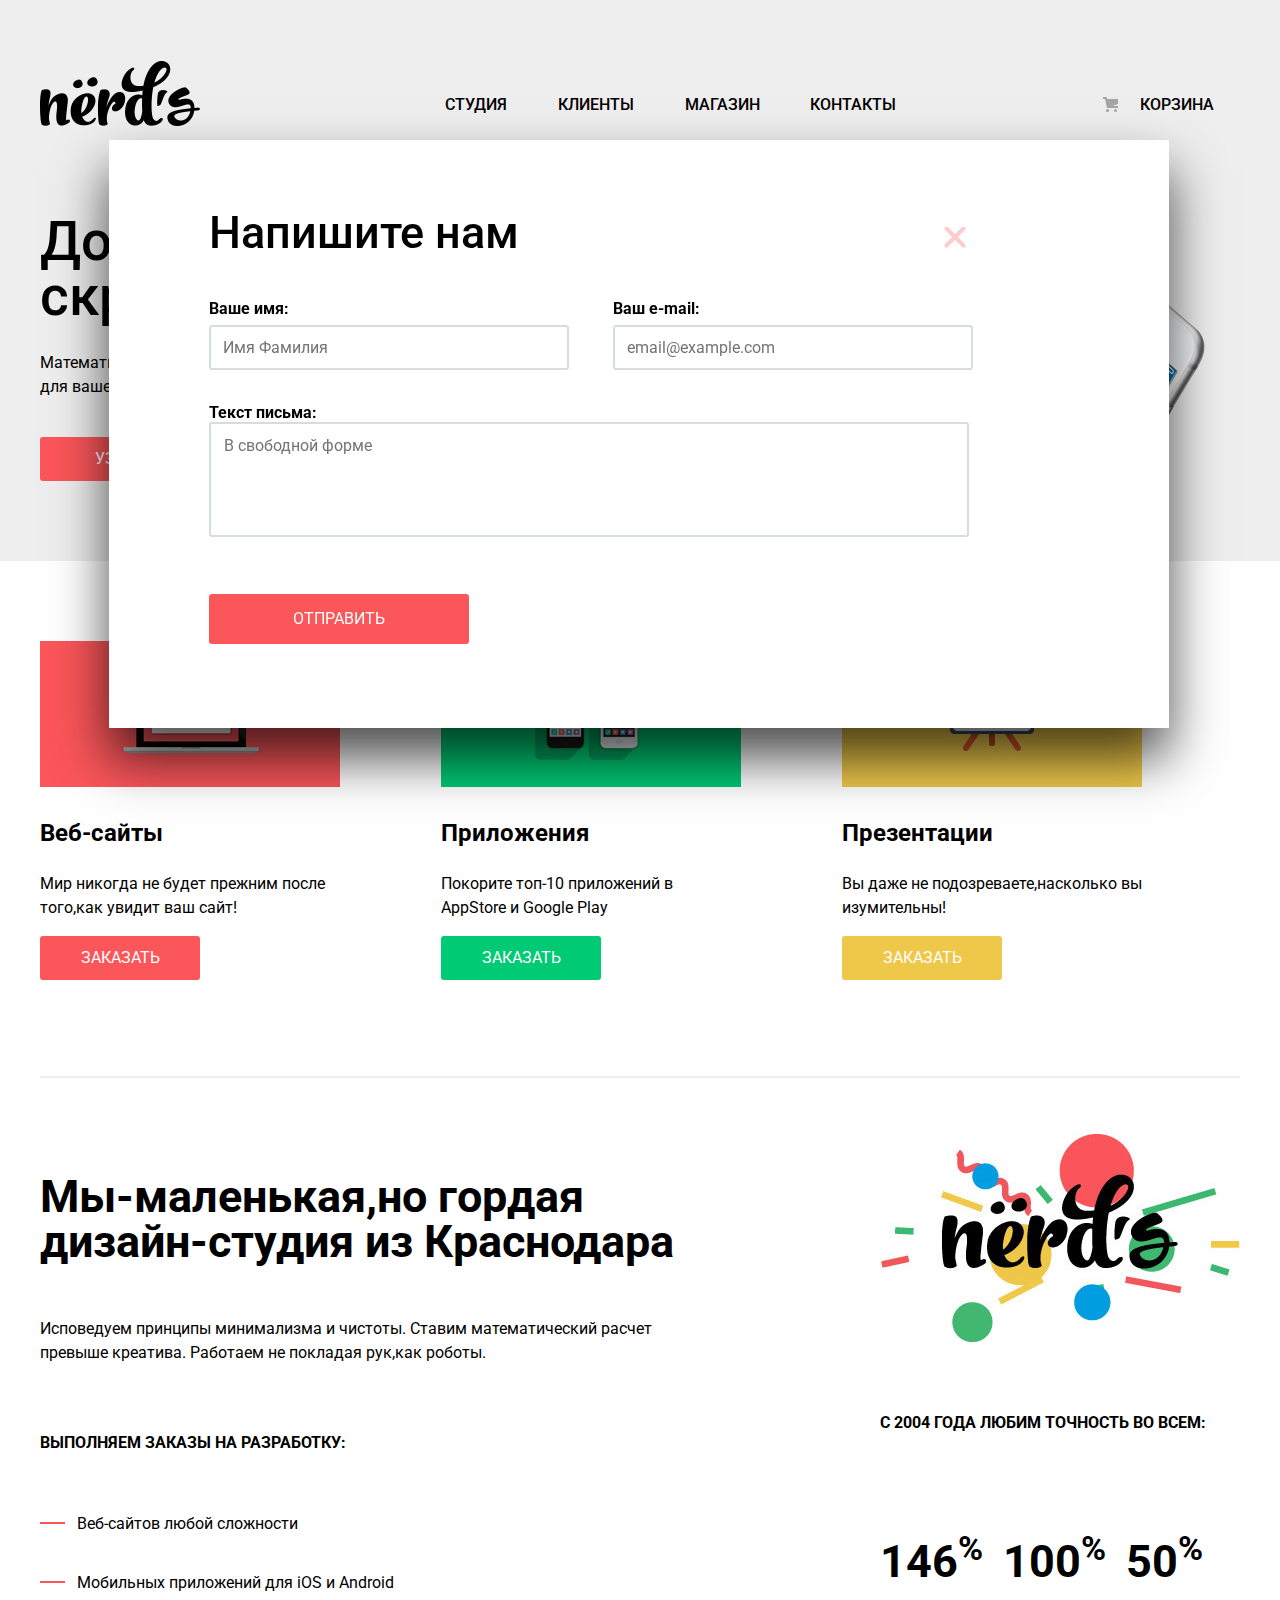
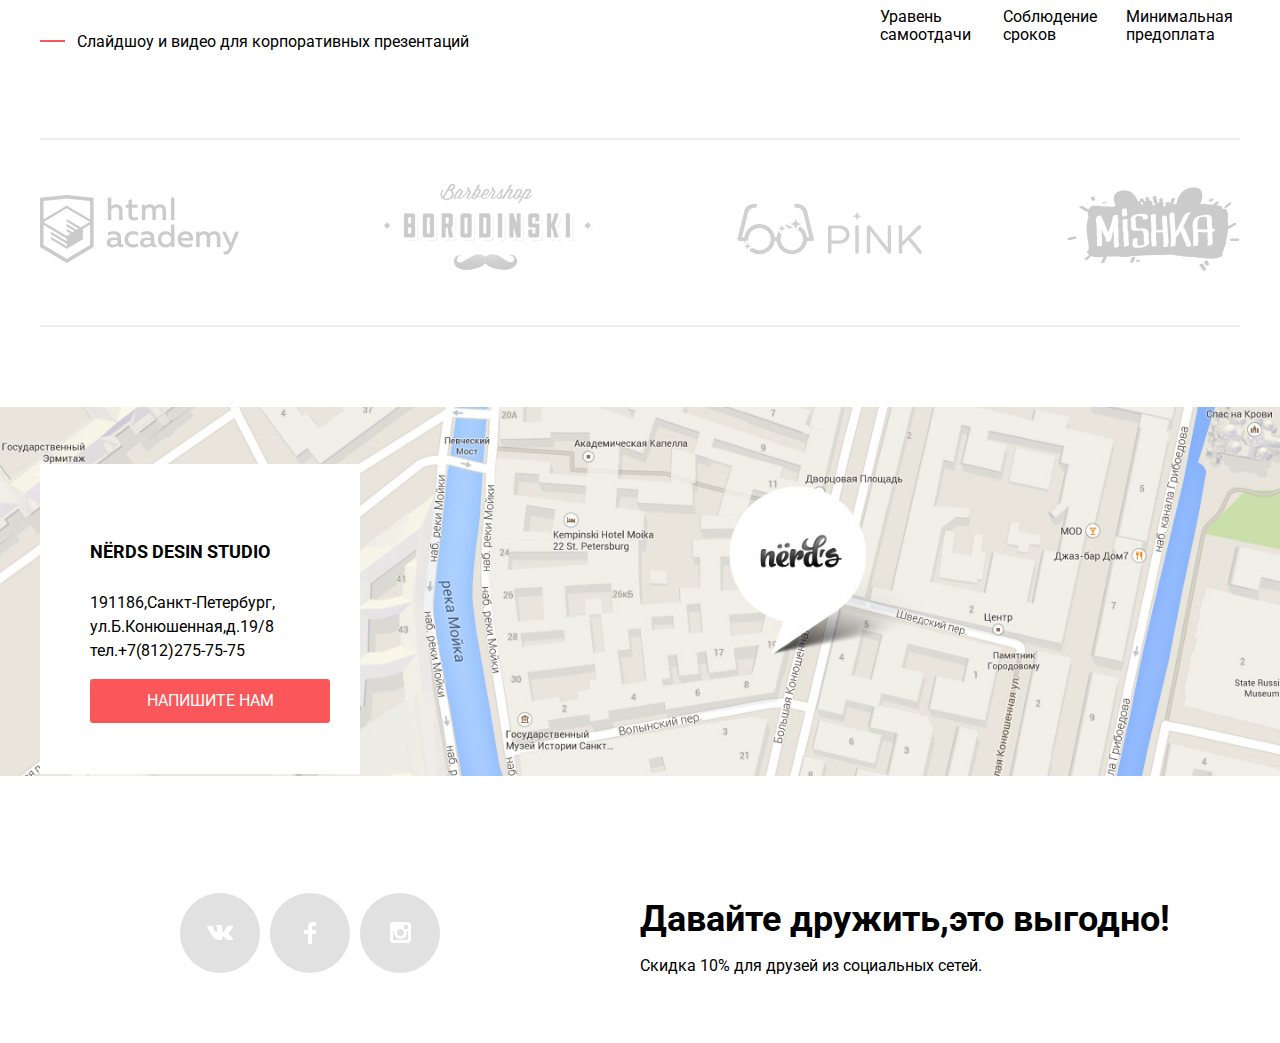
==== commit 8254a1e3: "Последний шанс" ====
--- a/index.html
+++ b/index.html
@@ -57,9 +57,8 @@
       </ul>
     </div>
   </div>
-  <div class="services">
-    <div class="container">
-      <section class="container">
+    <div class="container">
+      <div class="container">
         <h2 class="visually-hidden">Услуги</h2>
         <div class="services">
           <ul class="services-list">
@@ -126,7 +125,6 @@
           </li>
         </ul>
       </div>
-      </section>
     </div>
   </div>
   <div class="partners">
@@ -159,7 +157,6 @@
     </div>
   </section>
   <footer class="main-footer">
-    <div class="main-footer">
       <div class="container">
         <ul class="footer-social">
           <li><a class="social-button" href="#"><span class="visually-hidden">Вконтакте</span><svg version="1.1" id="Layer_1" xmlns="http://www.w3.org/2000/svg" xmlns:xlink="http://www.w3.org/1999/xlink" x="0px" y="0px"
@@ -197,10 +194,9 @@
         </div>
       </div>
   </footer>
-  </div>
   <div class="modal modal-login">
     <div class="container">
-        <h2>Напишите нам</h2>
+      <h2>Напишите нам</h2>
       <form class="contacts-form" method="post" action="htts://htmlacademy.ru">
         <p class="contacts-name">
           <label for="contacts-name">Ваше имя:</label>
@@ -217,8 +213,8 @@
         <button class="button" type="submit" name="send-form">Отправить</button>
       </form>
       <button class="close" type="button" name="close">Закрыть</button>
-</div>
-</div>
+    </div>
+  </div>
 
 </body>
 
--- a/css/style.css
+++ b/css/style.css
@@ -119,6 +119,11 @@
 .site-navigation a:focus {
   color: rgba(0, 0, 0, 0.3);
 }
+
+.site-navigation a:active {
+  border-bottom: 2px solid red;
+}
+
 
 
 .slider {
@@ -596,6 +601,7 @@
   padding: 13px;
   border: 2px solid #d7dcde;
   border-radius: 3px;
+  resize: none;
 }
 
 .modal-login input:hover,
@@ -700,6 +706,7 @@
   margin-top: 50px;
 }
 
+
 .option-wrapper {
   display: flex;
   justify-content: flex-start;
@@ -711,6 +718,11 @@
 .option-wrapper li {
   margin: 0;
   padding-right: 30px;
+  list-style: none;
+}
+
+.option-wrapper li:first-child {
+  padding-right: 260px;
 }
 
 .catalog-list {
@@ -720,6 +732,20 @@
   margin: 0;
   margin-top: 50px;
   list-style: none;
+}
+.sorting .choice {
+  list-style: none;
+
+}
+
+.option-wrapper li:hover,
+.sorting .choice:hover {
+  opacity: 0.6;
+}
+
+.option-wrapper li:active,
+.sorting .choice:active {
+  opacity: 1;
 }
 
 .catalog-item {
@@ -727,23 +753,29 @@
   width: 360px;
   margin-bottom: 35px;
   margin-right: 40px;
+  border-top: 40px solid #e9e9e9;
+  border-radius: 5px;
+}
+
+.catalog-item:hover {
+  box-shadow: 0 20px 20px rgba(0, 0, 0, 0.1);
+  border-top: 40px solid #4d4d4d;
 }
 
 .catalog-list figure {
-  border-top: 30px solid #e9e9e9;
   margin: 0;
 }
 
 .catalog-item::after {
   content: "";
-  height: 10px;
-  width: 10px;
-  background: #000;
+  height: 15px;
+  width: 15px;
+  background: #fff;
   border-radius: 50%;
   box-shadow: 17px 0 0 #fff,34px 0 0 #fff;
   position: absolute;
   left: 12px;
-  top: -20px;
+  top: -25px;
 }
 
 .catalog-item:nth-child(2n) {
@@ -761,17 +793,45 @@
   background-color: #eeeeee;
 }
 
-.sorting li {
-  list-style: none;
-  color: #cccccc;
-}
-
-.sorting li:hover {
-  color: #666666;
-}
-
-.sorting li:active {
-  color: #000000;
+.catalog-item-price {
+  width: 360px;
+  height: 230px;
+  background-color: #eeeeee;
+  text-align: center;
+  position: absolute;
+  bottom: 0;
+  z-index: 100;
+  display: ;
+  border-radius: 5px;
+}
+
+.catalog-item-price a {
+  background-color: #fb565a;
+  color: #fff;
+  font-weight: 500;
+  line-height: 18px;
+  text-transform: uppercase;
+  display: block;
+  width: 200px;
+  padding: 15px 30px;
+  margin: auto;
+}
+
+.catalog-item-price span {
+  line-height: 18px;
+  color: #a9a9a9;
+  margin: 0;
+  padding: 15px 0 32px 0;
+}
+
+.catalog-item-price a:hover {
+  background-color: #e74246;
+}
+
+.catalog-item-price a:active,
+.catalog-item-price a:focus {
+  background-color: #d7373b;
+  color: #e37376;
 }
 
 .filter-item {
@@ -813,32 +873,33 @@
 }
 
 .filter-input-checkbox + label::before {
+  display: block;
   content: "";
   position: absolute;
-  left: -38px;
+  left: -35px;
   top: 0;
-  width: 20px;
-  height: 20px;
-  border: 2px solid #ababab;
-}
-
-.filter-input-checkbox:checked + label::after {
-  content: "";
-  position: absolute;
+  width: 25px;
+  height: 25px;
   background-image: url(../img/checkbox-on.svg);
-  background-repeat: repeat;
+  background-repeat: no-repeat;
   background-position: 0 0;
 }
 
 .filter-input-radio + label::before {
   content: "";
   position: absolute;
-  left: -38px;
-  top: -1px;
-  width: 20px;
-  height: 20px;
-  border: 2px solid #ababab;
-  border-radius: 50%;
+  left: -35px;
+  top: 0;
+  width: 25px;
+  height: 25px;
+  background-image: url(../img/radio-off.svg);
+  background-repeat: no-repeat;
+  background-position: 0 0;
+}
+
+.filter-input[type="checkbox"],
+.filter-input[type="radio"] {
+  display: none;
 }
 
 .range-controls {
@@ -895,7 +956,6 @@
   font-size: 16px;
   text-transform: uppercase;
 }
-
 
 .price-controls input {
   width: 60px;
@@ -955,6 +1015,13 @@
   font-size: 18px;
   font-weight: bold;
   line-height: 30px;
+  margin: 0;
+  padding: 25px 0 0 0;
+}
+
+.catalog-item:hover .catalog-item-price,
+.catalog-item:focus .catalog-item-price {
+  display: block;
 }
 
 .pagination-list {
@@ -990,7 +1057,7 @@
   margin-right: 10px;
   padding: 14px;
   background-color: #ffffff;
-  border: 3px solid #dbdbdb;
+  border: 2px solid #dbdbdb;
   border-radius: 3px;
 }
 
